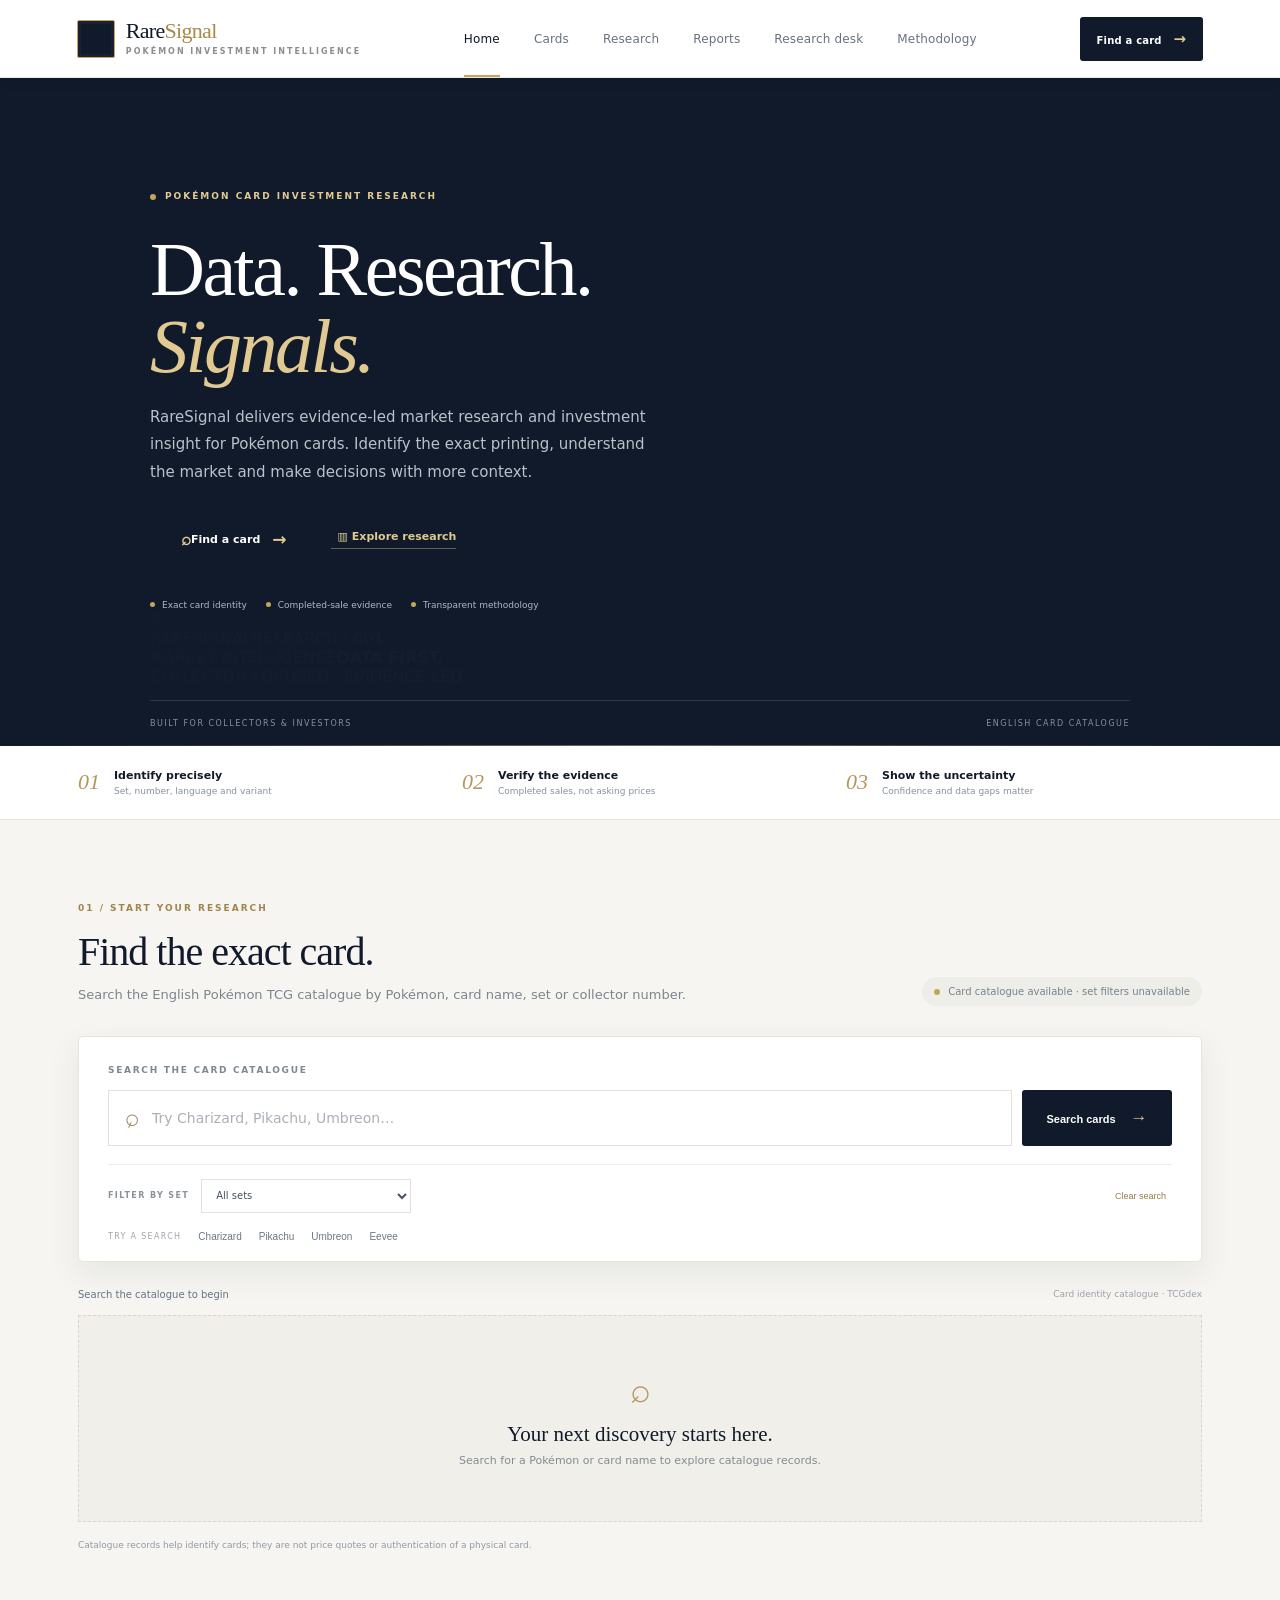
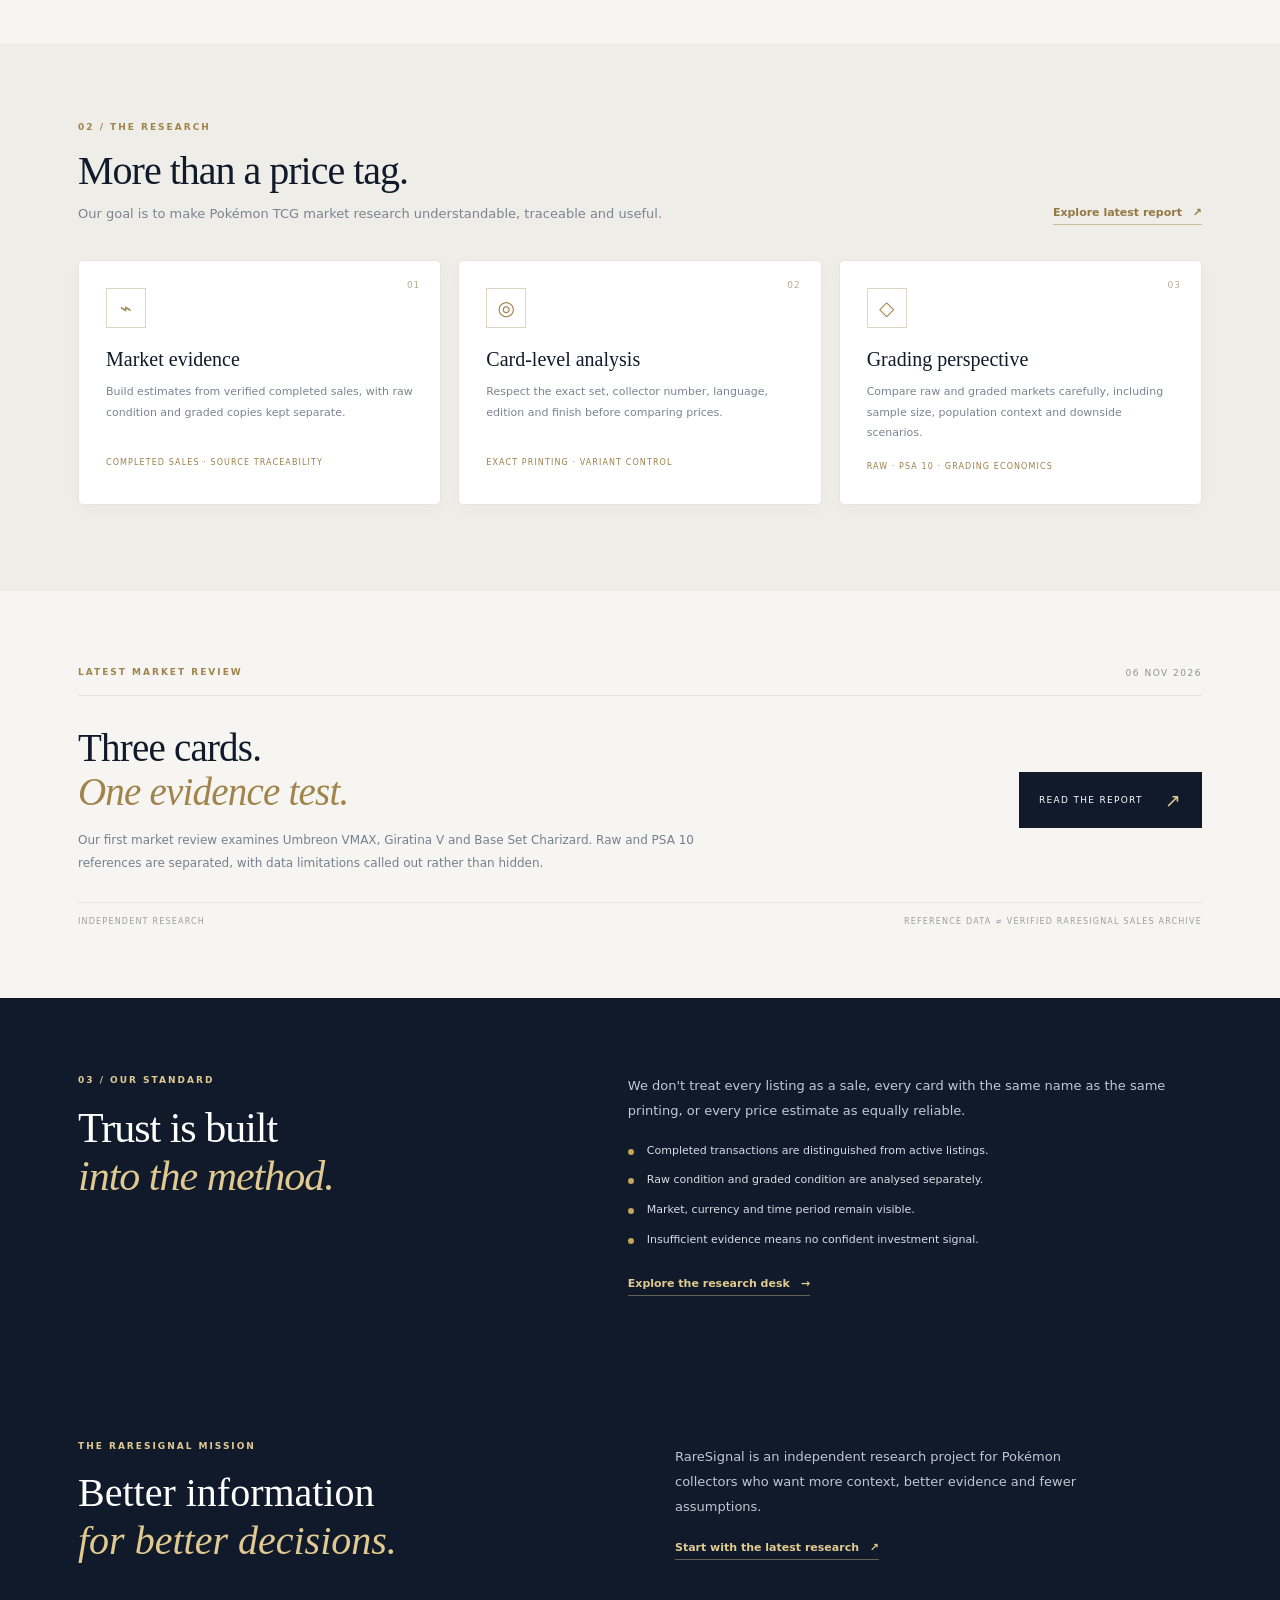
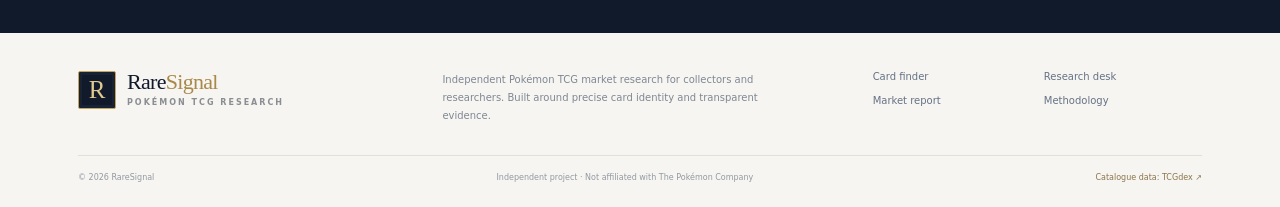
==== index.html @ 2089205b "Redesign RareSignal homepage hero and navigation" ====
<!doctype html>
<html lang="en">
<head>
  <meta charset="utf-8">
  <meta name="viewport" content="width=device-width, initial-scale=1">
  <meta name="theme-color" content="#101a2a">
  <meta name="description" content="RareSignal is an independent Pokémon TCG research project. Identify exact card printings, explore market evidence and read transparent investment research.">
  <meta property="og:type" content="website">
  <meta property="og:title" content="RareSignal — Pokémon TCG Research & Market Intelligence">
  <meta property="og:description" content="Exact card identities. Completed-sale evidence. Independent Pokémon TCG research.">
  <meta property="og:url" content="https://kresimir1312-prog.github.io/RareSignal/">
  <meta name="twitter:card" content="summary">
  <title>RareSignal — Pokémon TCG Research & Market Intelligence</title>
  <link rel="preconnect" href="https://api.tcgdex.net">
  <link rel="preconnect" href="https://assets.tcgdex.net">
  <link rel="stylesheet" href="./styles.css">
  <script src="./app.js" defer></script>
</head>
<body>
  <header class="site-header">
    <a class="brand" href="#home" aria-label="RareSignal home">
      <span class="brand-mark"><span></span><span></span><span></span></span>
      <span class="brand-name">Rare<span>Signal</span><small>POKÉMON INVESTMENT INTELLIGENCE</small></span>
    </a>
    <nav class="main-nav" aria-label="Main navigation">
      <a href="#home" class="active">Home</a>
      <a href="#finder">Cards</a>
      <a href="#research">Research</a>
      <a href="./reports/2026-11-06-market-review.html">Reports</a>
      <a href="./prototype.html">Research desk</a>
      <a href="#methodology">Methodology</a>
    </nav>
    <div class="header-actions">
      <a class="header-cta" href="#finder">Find a card <span aria-hidden="true">→</span></a>
    </div>
  </header>

  <main id="home">
    <section class="hero">
      <div class="hero-ambient" aria-hidden="true"><div class="hero-orb"></div><div class="hero-ring ring-a"></div><div class="hero-ring ring-b"></div><div class="hero-spark spark-a"></div><div class="hero-spark spark-b"></div><div class="hero-spark spark-c"></div></div>
      <div class="hero-content">
        <div class="eyebrow"><span class="eyebrow-dot"></span> POKÉMON CARD INVESTMENT RESEARCH</div>
        <h1>Data. Research.<br><em>Signals.</em></h1>
        <p class="hero-copy">RareSignal delivers evidence-led market research and investment insight for Pokémon cards. Identify the exact printing, understand the market and make decisions with more context.</p>
        <div class="hero-actions">
          <a class="gold-button" href="#finder"><span class="button-search" aria-hidden="true">⌕</span> Find a card <span aria-hidden="true">→</span></a>
          <a class="hero-secondary" href="#research"><span class="mini-chart" aria-hidden="true">▥</span> Explore research</a>
        </div>
        <div class="hero-proof"><span><i></i> Exact card identity</span><span><i></i> Completed-sale evidence</span><span><i></i> Transparent methodology</span></div>
      </div>
      <div class="hero-visual" aria-hidden="true">
        <div class="visual-grid"></div><div class="visual-halo"></div><div class="visual-card card-back"><div class="card-orbit"></div><div class="card-core">R</div><div class="card-lines"></div></div>
        <div class="visual-card card-front"><div class="card-topline"><span>RARESIGNAL</span><span>RESEARCH / 001</span></div><div class="chart-bars"><i></i><i></i><i></i><i></i><i></i><i></i><i></i></div><div class="card-bottomline"><span>MARKET INTELLIGENCE</span><b>DATA FIRST.</b></div></div>
        <div class="visual-caption"><span class="caption-dot"></span> COLLECTOR-FOCUSED · EVIDENCE-LED</div>
      </div>
      <div class="hero-footer"><span>BUILT FOR COLLECTORS & INVESTORS</span><span>ENGLISH CARD CATALOGUE</span></div>
    </section>

    <section class="trust-band" aria-label="RareSignal principles">
      <div><span class="trust-number">01</span><span><b>Identify precisely</b><small>Set, number, language and variant</small></span></div>
      <div><span class="trust-number">02</span><span><b>Verify the evidence</b><small>Completed sales, not asking prices</small></span></div>
      <div><span class="trust-number">03</span><span><b>Show the uncertainty</b><small>Confidence and data gaps matter</small></span></div>
    </section>

    <section class="finder-section section-wrap" id="finder">
      <div class="section-heading">
        <div>
          <div class="eyebrow muted">01 / START YOUR RESEARCH</div>
          <h2>Find the exact card.</h2>
          <p>Search the English Pokémon TCG catalogue by Pokémon, card name, set or collector number.</p>
        </div>
        <div class="catalogue-status"><span class="status-dot"></span><span id="catalogue-status">Catalogue ready to load</span></div>
      </div>

      <div class="search-panel">
        <label class="search-label" for="card-search">SEARCH THE CARD CATALOGUE</label>
        <div class="search-row">
          <div class="search-input-wrap"><span class="search-icon" aria-hidden="true">⌕</span><input id="card-search" type="search" placeholder="Try Charizard, Pikachu, Umbreon…" autocomplete="off"></div>
          <button id="search-button" class="gold-button" type="button">Search cards <span aria-hidden="true">→</span></button>
        </div>
        <div class="filter-row">
          <label for="set-filter">FILTER BY SET <select id="set-filter"><option value="">All sets</option></select></label>
          <button id="clear-filters" class="clear-filters" type="button">Clear search</button>
        </div>
        <div class="search-hints"><span>TRY A SEARCH</span><button data-query="Charizard">Charizard</button><button data-query="Pikachu">Pikachu</button><button data-query="Umbreon">Umbreon</button><button data-query="Eevee">Eevee</button></div>
      </div>

      <div class="results-toolbar"><span id="results-count">Search the catalogue to begin</span><span class="results-note">Card identity catalogue · TCGdex</span></div>
      <div id="results" class="results-grid" aria-live="polite">
        <div class="empty-state"><div class="empty-symbol">⌕</div><h3>Your next discovery starts here.</h3><p>Search for a Pokémon or card name to explore catalogue records.</p></div>
      </div>
      <div id="load-more-wrap" class="load-more-wrap" hidden><button id="load-more" class="outline-button" type="button">Load more results</button></div>
      <p class="finder-disclaimer">Catalogue records help identify cards; they are not price quotes or authentication of a physical card.</p>
    </section>

    <section class="research-section" id="research">
      <div class="section-wrap">
        <div class="section-heading">
          <div><div class="eyebrow muted">02 / THE RESEARCH</div><h2>More than a price tag.</h2><p>Our goal is to make Pokémon TCG market research understandable, traceable and useful.</p></div>
          <a class="section-link" href="./reports/2026-11-06-market-review.html">Explore latest report <span aria-hidden="true">↗</span></a>
        </div>
        <div class="research-cards">
          <article class="research-card"><span class="card-index">01</span><div class="research-icon">⌁</div><h3>Market evidence</h3><p>Build estimates from verified completed sales, with raw condition and graded copies kept separate.</p><span class="card-foot">COMPLETED SALES · SOURCE TRACEABILITY</span></article>
          <article class="research-card"><span class="card-index">02</span><div class="research-icon">◎</div><h3>Card-level analysis</h3><p>Respect the exact set, collector number, language, edition and finish before comparing prices.</p><span class="card-foot">EXACT PRINTING · VARIANT CONTROL</span></article>
          <article class="research-card"><span class="card-index">03</span><div class="research-icon">◇</div><h3>Grading perspective</h3><p>Compare raw and graded markets carefully, including sample size, population context and downside scenarios.</p><span class="card-foot">RAW · PSA 10 · GRADING ECONOMICS</span></article>
        </div>
      </div>
    </section>

    <section class="latest-report section-wrap" id="latest-report">
      <div class="report-kicker"><span class="eyebrow muted">LATEST MARKET REVIEW</span><span class="report-date">06 NOV 2026</span></div>
      <div class="report-content">
        <div><h2>Three cards.<br><em>One evidence test.</em></h2><p>Our first market review examines Umbreon VMAX, Giratina V and Base Set Charizard. Raw and PSA 10 references are separated, with data limitations called out rather than hidden.</p></div>
        <a class="report-link" href="./reports/2026-11-06-market-review.html"><span>READ THE REPORT</span><b aria-hidden="true">↗</b></a>
      </div>
      <div class="report-foot"><span>INDEPENDENT RESEARCH</span><span>REFERENCE DATA ≠ VERIFIED RARESIGNAL SALES ARCHIVE</span></div>
    </section>

    <section class="method-section" id="methodology">
      <div class="section-wrap method-inner">
        <div><div class="eyebrow">03 / OUR STANDARD</div><h2>Trust is built<br><em>into the method.</em></h2></div>
        <div class="method-copy">
          <p>We don't treat every listing as a sale, every card with the same name as the same printing, or every price estimate as equally reliable.</p>
          <ul><li>Completed transactions are distinguished from active listings.</li><li>Raw condition and graded condition are analysed separately.</li><li>Market, currency and time period remain visible.</li><li>Insufficient evidence means no confident investment signal.</li></ul>
          <a href="./prototype.html" class="method-link">Explore the research desk <span aria-hidden="true">→</span></a>
        </div>
      </div>
    </section>

    <section class="newsletter-section">
      <div class="section-wrap newsletter-inner">
        <div><div class="eyebrow">THE RARESIGNAL MISSION</div><h2>Better information<br><em>for better decisions.</em></h2></div>
        <div><p>RareSignal is an independent research project for Pokémon collectors who want more context, better evidence and fewer assumptions.</p><a class="newsletter-cta" href="./reports/2026-11-06-market-review.html">Start with the latest research <span aria-hidden="true">↗</span></a></div>
      </div>
    </section>
  </main>

  <footer class="site-footer section-wrap" id="about">
    <div class="footer-main">
      <a class="brand" href="#home"><span class="brand-mark">R</span><span class="brand-name">Rare<span>Signal</span><small>POKÉMON TCG RESEARCH</small></span></a>
      <p>Independent Pokémon TCG market research for collectors and researchers. Built around precise card identity and transparent evidence.</p>
      <div class="footer-nav"><a href="#finder">Card finder</a><a href="./prototype.html">Research desk</a><a href="./reports/2026-11-06-market-review.html">Market report</a><a href="#methodology">Methodology</a></div>
    </div>
    <div class="footer-bottom"><span>© <span id="year"></span> RareSignal</span><span>Independent project · Not affiliated with The Pokémon Company</span><a href="https://www.tcgdex.net/" target="_blank" rel="noopener noreferrer">Catalogue data: TCGdex ↗</a></div>
  </footer>

  <dialog id="card-dialog" class="card-dialog">
    <button class="dialog-close" id="dialog-close" aria-label="Close card details">×</button>
    <div id="dialog-content"></div>
  </dialog>
</body>
</html>
---- styles.css ----
:root{--navy:#101a2a;--navy-2:#17263a;--ink:#172234;--muted:#758092;--gold:#c5a45b;--gold-light:#e1ca91;--paper:#f6f5f1;--line:#e7e4dc;--white:#fff;--green:#668c72}*{box-sizing:border-box}html{scroll-behavior:smooth}body{margin:0;background:var(--paper);color:var(--ink);font-family:Inter,ui-sans-serif,system-ui,-apple-system,BlinkMacSystemFont,"Segoe UI",sans-serif;-webkit-font-smoothing:antialiased}a{color:inherit;text-decoration:none}.site-header{height:82px;padding:0 clamp(22px,6vw,92px);display:flex;align-items:center;justify-content:space-between;background:#fff;border-bottom:1px solid #ece9e1;position:sticky;top:0;z-index:10}.brand{display:flex;align-items:center;gap:11px}.brand-mark{width:38px;height:38px;display:grid;place-items:center;background:var(--navy);color:var(--gold-light);font-family:Georgia,serif;font-size:25px;border:1px solid var(--gold);border-radius:2px}.brand-name{font-family:Georgia,serif;font-size:22px;letter-spacing:-.7px;color:var(--navy);line-height:1}.brand-name>span{color:#a88949}.brand-name small{display:block;font:600 8px/1.5 Inter,system-ui,sans-serif;letter-spacing:2.8px;color:#8a8d91;margin-top:4px}.main-nav{display:flex;gap:34px;height:100%;align-items:center}.main-nav a{font-size:12px;color:#677181;letter-spacing:.15px;height:100%;display:flex;align-items:center;position:relative}.main-nav a.active,.main-nav a:hover{color:var(--navy)}.main-nav a.active:after{content:"";height:2px;background:var(--gold);position:absolute;bottom:0;left:0;right:0}.header-actions{display:flex;align-items:center;gap:22px}.language-pill{font-size:10px;letter-spacing:1px;border:1px solid var(--line);padding:9px 11px;color:#586273}.language-pill span{margin-left:8px}.header-link{font-size:11px;color:var(--navy);font-weight:650}.header-link span{color:#a88949;margin-left:4px}.hero{min-height:510px;background:var(--navy);color:white;padding:100px clamp(22px,10vw,150px) 60px;position:relative;overflow:hidden}.hero:before{content:"";position:absolute;inset:0;background:linear-gradient(110deg,rgba(16,26,42,1) 0%,rgba(16,26,42,.97) 47%,rgba(16,26,42,.55) 100%);z-index:1}.hero-glow{position:absolute;width:520px;height:520px;border-radius:50%;right:8%;top:-70px;background:radial-gradient(circle,rgba(197,164,91,.16),rgba(197,164,91,0) 68%)}.hero-content{position:relative;z-index:2;max-width:650px}.eyebrow{font-size:9px;letter-spacing:2px;font-weight:700;color:var(--gold-light);display:flex;align-items:center;gap:9px}.eyebrow-dot,.status-dot{width:6px;height:6px;border-radius:50%;background:var(--gold);display:inline-block}.hero h1{font:400 clamp(44px,6vw,70px)/1.04 Georgia,serif;letter-spacing:-2.5px;margin:28px 0 18px}.hero h1 em,.market-inner h2 em,.newsletter-inner h2 em{font-weight:400;color:var(--gold-light)}.hero-copy{max-width:485px;color:#b9c1cb;font-size:14px;line-height:1.8}.text-link{display:inline-flex;gap:18px;align-items:center;margin-top:24px;color:var(--gold-light);font-size:11px;font-weight:650}.text-link span{font-size:17px}.hero-aside{position:absolute;right:12%;top:90px;width:330px;height:310px;z-index:1;opacity:.9}.orbit{position:absolute;border:1px solid rgba(197,164,91,.22);border-radius:50%;transform:rotate(-25deg)}.orbit-one{width:300px;height:180px;left:10px;top:55px}.orbit-two{width:230px;height:300px;left:45px;top:-5px;transform:rotate(55deg)}.signal-core{position:absolute;left:126px;top:103px;width:78px;height:78px;border:1px solid var(--gold);border-radius:50%;display:grid;place-items:center;box-shadow:0 0 55px rgba(197,164,91,.17)}.signal-core span{font:42px Georgia,serif;color:var(--gold-light)}.signal-label{position:absolute;left:104px;top:218px;text-align:center;font-size:8px;line-height:1.8;letter-spacing:2px;color:#aab1ba}.hero-footer{position:absolute;bottom:0;left:clamp(22px,10vw,150px);right:clamp(22px,10vw,150px);z-index:2;border-top:1px solid rgba(255,255,255,.13);padding:18px 0;display:flex;justify-content:space-between;color:#8490a0;font-size:8px;letter-spacing:1.8px}.section-wrap{max-width:1180px;margin:0 auto;padding-left:28px;padding-right:28px}.finder-section{padding-top:86px;padding-bottom:94px}.section-heading{display:flex;justify-content:space-between;align-items:flex-end;gap:20px}.eyebrow.muted{color:#a1844b}.section-heading h2,.research-section h2{font:400 36px Georgia,serif;letter-spacing:-.8px;margin:13px 0 9px;color:var(--navy)}.section-heading p{font-size:12px;color:#7b8491;margin:0;line-height:1.7}.catalogue-status{font-size:10px;color:#77818e;display:flex;align-items:center;gap:8px;padding-bottom:5px}.status-dot{background:#c3a35d}.search-panel{margin-top:34px;background:#fff;border:1px solid var(--line);padding:25px 27px 18px;box-shadow:0 8px 28px rgba(27,38,53,.035)}.search-label{display:block;font-size:8px;font-weight:700;letter-spacing:1.7px;color:#7e8792;margin-bottom:12px}.search-row{display:flex;gap:10px}.search-input-wrap{height:52px;border:1px solid #e2e0d9;display:flex;align-items:center;flex:1;padding:0 15px}.search-icon{font-size:25px;color:#9d895d;margin-right:11px;transform:rotate(-20deg)}.search-input-wrap input{border:0;outline:0;width:100%;font:13px Inter,system-ui,sans-serif;color:var(--ink);background:transparent}.search-input-wrap input::placeholder{color:#aab0b8}.gold-button{border:0;background:var(--navy);color:#fff;padding:0 22px;font-size:11px;font-weight:650;cursor:pointer;min-width:150px}.gold-button span{color:var(--gold-light);font-size:17px;margin-left:12px}.gold-button:hover{background:#233651}.filter-row{display:flex;align-items:center;justify-content:space-between;gap:14px;margin-top:17px;padding-top:14px;border-top:1px solid #f0eee8}.filter-row label{display:flex;align-items:center;gap:12px;font-size:8px;font-weight:700;letter-spacing:1.4px;color:#8b929b}.filter-row select{min-width:210px;max-width:100%;height:34px;border:1px solid #e2e0d9;background:#fff;padding:0 10px;color:#465264;font:10px Inter,system-ui,sans-serif;letter-spacing:0}.clear-filters{border:0;background:transparent;color:#927b4d;font-size:9px;cursor:pointer}.search-hints{display:flex;align-items:center;gap:17px;padding-top:16px}.search-hints>span{font-size:8px;letter-spacing:1.3px;color:#a0a5ac}.search-hints button{border:0;background:transparent;padding:0;color:#6c7786;font-size:10px;cursor:pointer}.search-hints button:hover{color:#a1844b}.results-toolbar{display:flex;justify-content:space-between;align-items:center;margin:27px 0 15px;color:#677282;font-size:10px}.results-note{color:#9ba1a8;font-size:9px}.results-grid{display:grid;grid-template-columns:repeat(4,minmax(0,1fr));gap:15px}.empty-state{grid-column:1/-1;text-align:center;padding:54px 20px;background:#f0efe9;border:1px dashed #d9d5ca}.empty-symbol{font-size:35px;color:#b59a61}.empty-state h3{font:400 21px Georgia,serif;color:var(--navy);margin:12px 0 7px}.empty-state p{font-size:11px;color:#828b97;margin:0}.card-result{background:#fff;border:1px solid var(--line);padding:13px;cursor:pointer;transition:transform .18s,box-shadow .18s}.card-result:hover{transform:translateY(-3px);box-shadow:0 10px 25px rgba(20,31,48,.09)}.card-art{height:190px;background:linear-gradient(145deg,#f3f1eb,#e7e5dd);display:grid;place-items:center;overflow:hidden}.card-art img{max-width:100%;max-height:100%;object-fit:contain}.card-art .art-placeholder{font:30px Georgia,serif;color:#c3a45e}.card-result h3{font:400 16px Georgia,serif;margin:12px 0 5px;color:var(--navy)}.card-meta{font-size:9px;color:#8a929d;line-height:1.6}.card-number{font-size:9px;color:#9a804a;letter-spacing:.6px;margin-top:8px}.load-more-wrap{text-align:center;margin-top:25px}.outline-button{border:1px solid #c9c4b8;background:transparent;padding:12px 22px;font-size:10px;color:var(--navy);cursor:pointer}.market-strip{background:#eae8e0;padding:72px 0}.market-inner{display:grid;grid-template-columns:1fr 1fr;gap:70px;align-items:center}.market-inner h2{font:400 37px/1.2 Georgia,serif;color:var(--navy);margin:14px 0 0}.market-inner h2 em{color:#a1844b}.market-copy p{font-size:12px;line-height:1.9;color:#697484;max-width:480px;margin:0 0 20px}.coming-soon{font-size:8px;letter-spacing:1.3px;color:#8d805f;display:inline-flex;align-items:center;gap:8px;white-space:nowrap}.coming-soon i{width:6px;height:6px;border-radius:50%;background:#b79a5c;display:inline-block}.research-section{padding-top:82px;padding-bottom:92px}.research-cards{display:grid;grid-template-columns:repeat(3,1fr);gap:15px;margin-top:33px}.research-card{background:#fff;border:1px solid var(--line);padding:25px;min-height:220px;position:relative}.card-index{position:absolute;right:20px;top:19px;font-size:9px;color:#b4aa92;letter-spacing:1px}.research-icon{width:35px;height:35px;border:1px solid #ded5c0;color:#a1844b;display:grid;place-items:center;font-size:18px}.research-card h3{font:400 18px Georgia,serif;color:var(--navy);margin:20px 0 8px}.research-card p{font-size:10px;line-height:1.8;color:#7a8491;min-height:37px}.card-foot{font-size:8px;letter-spacing:1.1px;color:#9a804a;display:block;margin-top:18px}.newsletter-section{background:var(--navy);color:#fff;padding:65px 0}.newsletter-inner{display:grid;grid-template-columns:1fr 1fr;gap:70px;align-items:center}.newsletter-inner h2{font:400 36px/1.2 Georgia,serif;margin:15px 0 0}.newsletter-inner p{font-size:12px;color:#c0c7d0;line-height:1.8;margin:0 0 14px;max-width:420px}.newsletter-note{font-size:9px;color:#9fa9b7;line-height:1.6;display:block}.site-footer{padding-top:35px;padding-bottom:24px;display:grid;grid-template-columns:1fr 1fr;gap:20px}.site-footer>p{font-size:10px;color:#7e8793;line-height:1.7;margin:0}.footer-bottom{grid-column:1/-1;border-top:1px solid #e2dfd7;margin-top:20px;padding-top:17px;display:flex;justify-content:space-between;gap:15px;font-size:8px;color:#9299a1}.footer-bottom a{color:#8a754a}.card-dialog{border:0;padding:0;max-width:620px;width:calc(100% - 30px);box-shadow:0 20px 80px rgba(0,0,0,.25)}.card-dialog::backdrop{background:rgba(10,18,30,.72);backdrop-filter:blur(3px)}.dialog-close{position:absolute;right:12px;top:8px;border:0;background:#fff;font-size:27px;cursor:pointer;color:#536070}.dialog-layout{display:grid;grid-template-columns:42% 1fr;min-height:360px}.dialog-art{background:#efeee8;display:grid;place-items:center;padding:22px}.dialog-art img{max-width:100%;max-height:330px;object-fit:contain}.dialog-info{padding:45px 28px 25px}.dialog-info h2{font:400 28px Georgia,serif;color:var(--navy);margin:8px 0}.dialog-info p{font-size:11px;line-height:1.8;color:#7a8491}.detail-label{font-size:8px;letter-spacing:1.4px;color:#a1844b;font-weight:700}.detail-list{border-top:1px solid var(--line);margin-top:20px;padding-top:13px}.detail-row{display:flex;justify-content:space-between;gap:15px;padding:7px 0;font-size:10px}.detail-row span:first-child{color:#858e99}.detail-row span:last-child{text-align:right;color:#253348}.source-note{font-size:8px;color:#9299a1;margin-top:20px}@media(max-width:850px){.main-nav{gap:17px}.hero-aside{right:0;opacity:.45}.results-grid{grid-template-columns:repeat(3,minmax(0,1fr))}.hero{padding-top:85px}}@media(max-width:620px){.site-header{height:68px;padding:0 18px}.main-nav{display:none}.header-actions{gap:12px}.header-link{font-size:10px}.brand-mark{width:34px;height:34px}.brand-name{font-size:20px}.hero{min-height:470px;padding:82px 24px 70px}.hero-aside{right:-105px;top:130px;transform:scale(.8);opacity:.24}.hero h1{font-size:48px}.hero-footer{left:24px;right:24px;font-size:7px}.section-wrap{padding-left:19px;padding-right:19px}.finder-section{padding-top:60px;padding-bottom:65px}.section-heading{display:block}.catalogue-status{margin-top:18px}.section-heading h2,.research-section h2{font-size:31px}.search-panel{padding:19px 15px 15px}.search-row{display:block}.search-input-wrap{height:49px}.gold-button{height:47px;width:100%;margin-top:9px}.filter-row{align-items:flex-start;flex-direction:column}.filter-row select{min-width:0;width:100%}.search-hints{gap:12px;flex-wrap:wrap}.search-hints>span{width:100%}.results-toolbar{align-items:flex-start;gap:10px}.results-grid{grid-template-columns:repeat(2,minmax(0,1fr));gap:10px}.card-art{height:155px}.market-strip{padding:55px 0}.market-inner,.newsletter-inner{grid-template-columns:1fr;gap:24px}.market-inner h2,.newsletter-inner h2{font-size:32px}.research-section{padding-top:60px;padding-bottom:65px}.research-cards{grid-template-columns:1fr}.research-card{min-height:190px}.newsletter-section{padding:52px 0}.site-footer{grid-template-columns:1fr;gap:14px}.footer-bottom{grid-column:1;flex-direction:column;line-height:1.6}.dialog-layout{grid-template-columns:1fr}.dialog-art{min-height:230px}.dialog-art img{max-height:240px}.dialog-info{padding:28px 22px}.dialog-close{z-index:2}}

/* Visual refinement: clearer hierarchy, calmer surfaces and responsive controls */
:root{--shadow-soft:0 12px 34px rgba(16,26,42,.07);--radius-card:5px}
.site-header{box-shadow:0 3px 16px rgba(16,26,42,.035);backdrop-filter:saturate(1.15)}
.main-nav a,.header-link,.text-link,.search-hints button,.clear-filters,.outline-button,.gold-button{transition:color .18s ease,background .18s ease,border-color .18s ease,transform .18s ease}
.brand-mark{box-shadow:inset 0 0 0 3px rgba(255,255,255,.035)}
.hero{isolation:isolate}
.hero:after{content:"";position:absolute;inset:auto 0 0;height:1px;background:linear-gradient(90deg,transparent,rgba(225,202,145,.45),transparent);z-index:2}
.search-panel{border-radius:var(--radius-card);box-shadow:var(--shadow-soft)}
.search-input-wrap:focus-within{border-color:#b99b5b;box-shadow:0 0 0 3px rgba(197,164,91,.12)}
.gold-button{border-radius:3px}
.gold-button:hover,.outline-button:hover{transform:translateY(-1px)}
.card-result,.research-card{border-radius:var(--radius-card)}
.card-result{box-shadow:0 2px 8px rgba(16,26,42,.025)}
.card-result:hover{border-color:#d3c39f}
.card-art{border-radius:2px}
.research-card{transition:transform .2s ease,box-shadow .2s ease,border-color .2s ease}
.research-card:hover{transform:translateY(-3px);box-shadow:var(--shadow-soft);border-color:#d9cba9}
.market-strip{border-top:1px solid #e3e0d7;border-bottom:1px solid #e3e0d7}
.card-dialog{border-radius:5px;overflow:hidden}
.dialog-close{width:36px;height:36px;border-radius:50%;box-shadow:0 2px 10px rgba(0,0,0,.08)}
.search-label,.eyebrow,.coming-soon{line-height:1.5}
@media(min-width:1200px){.hero{padding-left:max(10vw,150px)}.hero-footer{left:max(10vw,150px);right:max(10vw,150px)}}
@media(max-width:850px){.site-header{padding-left:22px;padding-right:22px}.header-actions{gap:14px}.main-nav{gap:15px}.hero-aside{right:-40px}.market-inner,.newsletter-inner{gap:38px}}
@media(max-width:620px){.site-header{gap:10px}.header-actions{gap:10px}.language-pill{display:none}.header-link{font-size:9px}.hero h1{letter-spacing:-1.8px}.hero-copy{font-size:13px}.hero-footer{letter-spacing:1px}.results-toolbar{flex-wrap:wrap}.results-note{width:100%}.card-result{padding:9px}.card-result h3{font-size:14px}.card-art{height:145px}.research-card{padding:22px}.dialog-layout{max-height:85vh;overflow:auto}}
@media(prefers-reduced-motion:reduce){html{scroll-behavior:auto}*,*:before,*:after{transition-duration:.01ms!important;animation-duration:.01ms!important;animation-iteration-count:1!important}}

/* RareSignal homepage v2 — sharper positioning, clearer calls to action */
:root{--gold-deep:#a88949;--surface:#fff;--ink-soft:#657184}
.site-header{height:78px;padding:0 clamp(20px,6vw,88px)}
.brand-name small{letter-spacing:2px}
.header-actions{gap:20px}
.header-cta{background:var(--navy);color:#fff;padding:13px 17px;font-size:10px;font-weight:700;letter-spacing:.2px;border-radius:3px}
.header-cta span{color:var(--gold-light);padding-left:8px;font-size:15px}
.header-cta:hover{background:#263a55}
.hero{min-height:570px;padding-top:112px}
.hero:before{background:linear-gradient(105deg,#101a2a 0%,rgba(16,26,42,.98) 48%,rgba(16,26,42,.68) 100%)}
.hero h1{font-size:clamp(48px,6.2vw,76px);line-height:1.02;margin-top:27px}
.hero-copy{font-size:15px;max-width:520px;line-height:1.85}
.hero-actions{display:flex;align-items:center;gap:25px;flex-wrap:wrap;margin-top:28px}
.hero-actions .gold-button{display:inline-flex;align-items:center;justify-content:center;min-height:49px;padding:0 19px;min-width:0}
.hero-secondary,.section-link,.method-link,.newsletter-cta{font-size:11px;font-weight:650;color:var(--gold-light);border-bottom:1px solid rgba(225,202,145,.4);padding-bottom:5px}
.hero-secondary span,.section-link span,.method-link span,.newsletter-cta span{padding-left:7px}
.hero-proof{display:flex;gap:19px;flex-wrap:wrap;margin-top:36px;color:#aeb8c5;font-size:9px}
.hero-proof span{display:flex;align-items:center;gap:7px}
.hero-proof i{width:5px;height:5px;border-radius:50%;background:var(--gold);display:inline-block}
.hero-aside{right:10%;transform:scale(1.08)}
.hero-footer{letter-spacing:1.5px}
.trust-band{background:#fff;border-bottom:1px solid var(--line);display:grid;grid-template-columns:repeat(3,1fr);padding:23px max(28px,calc((100% - 1124px)/2));gap:28px}
.trust-band>div{display:flex;align-items:center;gap:14px}
.trust-number{font:italic 22px Georgia,serif;color:#b4975d}
.trust-band b,.trust-band small{display:block}
.trust-band b{font:600 11px Inter,system-ui,sans-serif;color:var(--navy);margin-bottom:4px}
.trust-band small{font-size:9px;color:#87909c}
.finder-section{padding-top:82px;padding-bottom:84px}
.section-heading h2,.research-section h2{font-size:40px;letter-spacing:-1px}
.section-heading p{font-size:13px}
.catalogue-status{background:#eeeee8;border-radius:30px;padding:9px 12px}
.search-panel{margin-top:30px;padding:27px 29px 19px}
.search-label{font-size:9px}
.search-input-wrap{height:56px}
.search-input-wrap input{font-size:14px}
.search-row .gold-button{min-height:56px}
.filter-row{margin-top:18px}
.search-hints{padding-top:18px}
.results-grid{gap:17px}
.finder-disclaimer{font-size:9px;color:#9299a1;margin-top:18px}
.research-section{background:#eeede7;padding:78px 0 86px}
.research-section .section-heading{align-items:end}
.section-link{color:#947843;border-color:#cbbd9c;white-space:nowrap}
.research-cards{margin-top:35px;gap:17px}
.research-card{padding:27px;min-height:245px;box-shadow:0 4px 18px rgba(16,26,42,.025)}
.research-card h3{font-size:20px}
.research-card p{font-size:11px;line-height:1.85;min-height:58px}
.research-icon{width:40px;height:40px;font-size:20px}
.latest-report{padding-top:75px;padding-bottom:72px}
.report-kicker{display:flex;justify-content:space-between;align-items:center;border-bottom:1px solid var(--line);padding-bottom:15px}
.report-date{font-size:9px;letter-spacing:1.5px;color:#8b929b}
.report-content{display:flex;justify-content:space-between;align-items:center;gap:45px;padding:30px 0 28px}
.report-content h2{font:400 39px/1.14 Georgia,serif;color:var(--navy);margin:0 0 14px;letter-spacing:-.8px}
.report-content h2 em{color:#a1844b;font-weight:400}
.report-content p{font-size:12px;line-height:1.9;color:#748091;max-width:650px;margin:0}
.report-link{display:flex;align-items:center;gap:22px;padding:17px 20px;background:var(--navy);color:white;white-space:nowrap;font-size:9px;letter-spacing:1.3px}
.report-link b{font-size:19px;color:var(--gold-light);font-weight:400}
.report-link:hover{background:#263a55}
.report-foot{border-top:1px solid var(--line);padding-top:14px;display:flex;justify-content:space-between;gap:18px;color:#9a9fa6;font-size:8px;letter-spacing:1.2px}
.method-section{background:var(--navy);color:#fff;padding:76px 0}
.method-inner{display:grid;grid-template-columns:.9fr 1.1fr;gap:80px;align-items:start}
.method-inner h2{font:400 42px/1.14 Georgia,serif;margin:17px 0 0;letter-spacing:-1px}
.method-inner h2 em{color:var(--gold-light);font-weight:400}
.method-copy p{font-size:13px;line-height:1.9;color:#c1c9d3;margin:0 0 18px;max-width:570px}
.method-copy ul{padding:0;margin:0 0 24px;list-style:none;display:grid;gap:12px}
.method-copy li{font-size:11px;color:#d8dde4;line-height:1.6;padding-left:19px;position:relative}
.method-copy li:before{content:"";position:absolute;left:0;top:7px;width:6px;height:6px;border-radius:50%;background:var(--gold)}
.method-link{display:inline-block}
.newsletter-section{padding:68px 0}
.newsletter-inner{grid-template-columns:1fr 1fr}
.newsletter-inner h2{font-size:40px}
.newsletter-inner p{font-size:13px;line-height:1.9}
.newsletter-cta{display:inline-block;margin-top:7px}
.site-footer{display:block;padding-top:38px;padding-bottom:25px}
.footer-main{display:grid;grid-template-columns:1fr 1.2fr 1fr;gap:35px;align-items:start}
.footer-main>p{font-size:10px;color:#7e8793;line-height:1.8;margin:0;max-width:330px}
.footer-nav{display:grid;grid-template-columns:1fr 1fr;gap:13px}
.footer-nav a{font-size:10px;color:#657184}
.footer-nav a:hover,.footer-bottom a:hover{color:#a1844b}
.footer-bottom{margin-top:30px}
@media(max-width:850px){
 .hero-aside{right:-25px;opacity:.48}.trust-band{padding-left:28px;padding-right:28px;gap:16px}
 .method-inner{gap:38px}.footer-main{grid-template-columns:1fr 1fr}.footer-nav{grid-column:1/-1;grid-template-columns:repeat(4,1fr)}
}
@media(max-width:620px){
 .site-header{height:68px;padding:0 16px}.header-actions{gap:9px}.header-link{font-size:9px}.header-cta{padding:11px 12px;font-size:9px}
 .brand-name{font-size:19px}.brand-name small{font-size:7px;letter-spacing:1.5px}
 .hero{min-height:525px;padding:76px 22px 75px}.hero h1{font-size:clamp(43px,11vw,54px)}
 .hero-copy{font-size:13px}.hero-aside{right:-135px;top:150px;transform:scale(.78);opacity:.22}
 .hero-actions{align-items:flex-start;flex-direction:column;gap:17px}.hero-proof{gap:11px;flex-direction:column;margin-top:27px}
 .hero-footer{left:22px;right:22px;font-size:6px;letter-spacing:.8px}
 .trust-band{grid-template-columns:1fr;padding:20px 22px;gap:17px}.trust-number{width:25px}
 .finder-section{padding-top:58px;padding-bottom:62px}.section-heading h2,.research-section h2{font-size:33px}
 .catalogue-status{display:inline-flex;margin-top:15px}.search-panel{padding:18px 14px}
 .research-section{padding:58px 0 64px}.research-section .section-heading{display:block}.section-link{display:inline-block;margin-top:18px}
 .research-cards{grid-template-columns:1fr;gap:11px}.research-card{min-height:0;padding:22px}.research-card p{min-height:0}
 .latest-report{padding-top:55px;padding-bottom:55px}.report-content{display:block;padding:25px 0}
 .report-content h2{font-size:34px}.report-content p{font-size:11px}.report-link{display:inline-flex;margin-top:22px}
 .report-foot{font-size:7px;line-height:1.7;flex-direction:column}
 .method-section{padding:56px 0}.method-inner{grid-template-columns:1fr;gap:24px}.method-inner h2{font-size:36px}
 .newsletter-section{padding:54px 0}.newsletter-inner{grid-template-columns:1fr;gap:22px}.newsletter-inner h2{font-size:35px}
 .footer-main{grid-template-columns:1fr;gap:18px}.footer-nav{grid-column:auto;grid-template-columns:1fr 1fr}
 .footer-bottom{margin-top:23px}
}
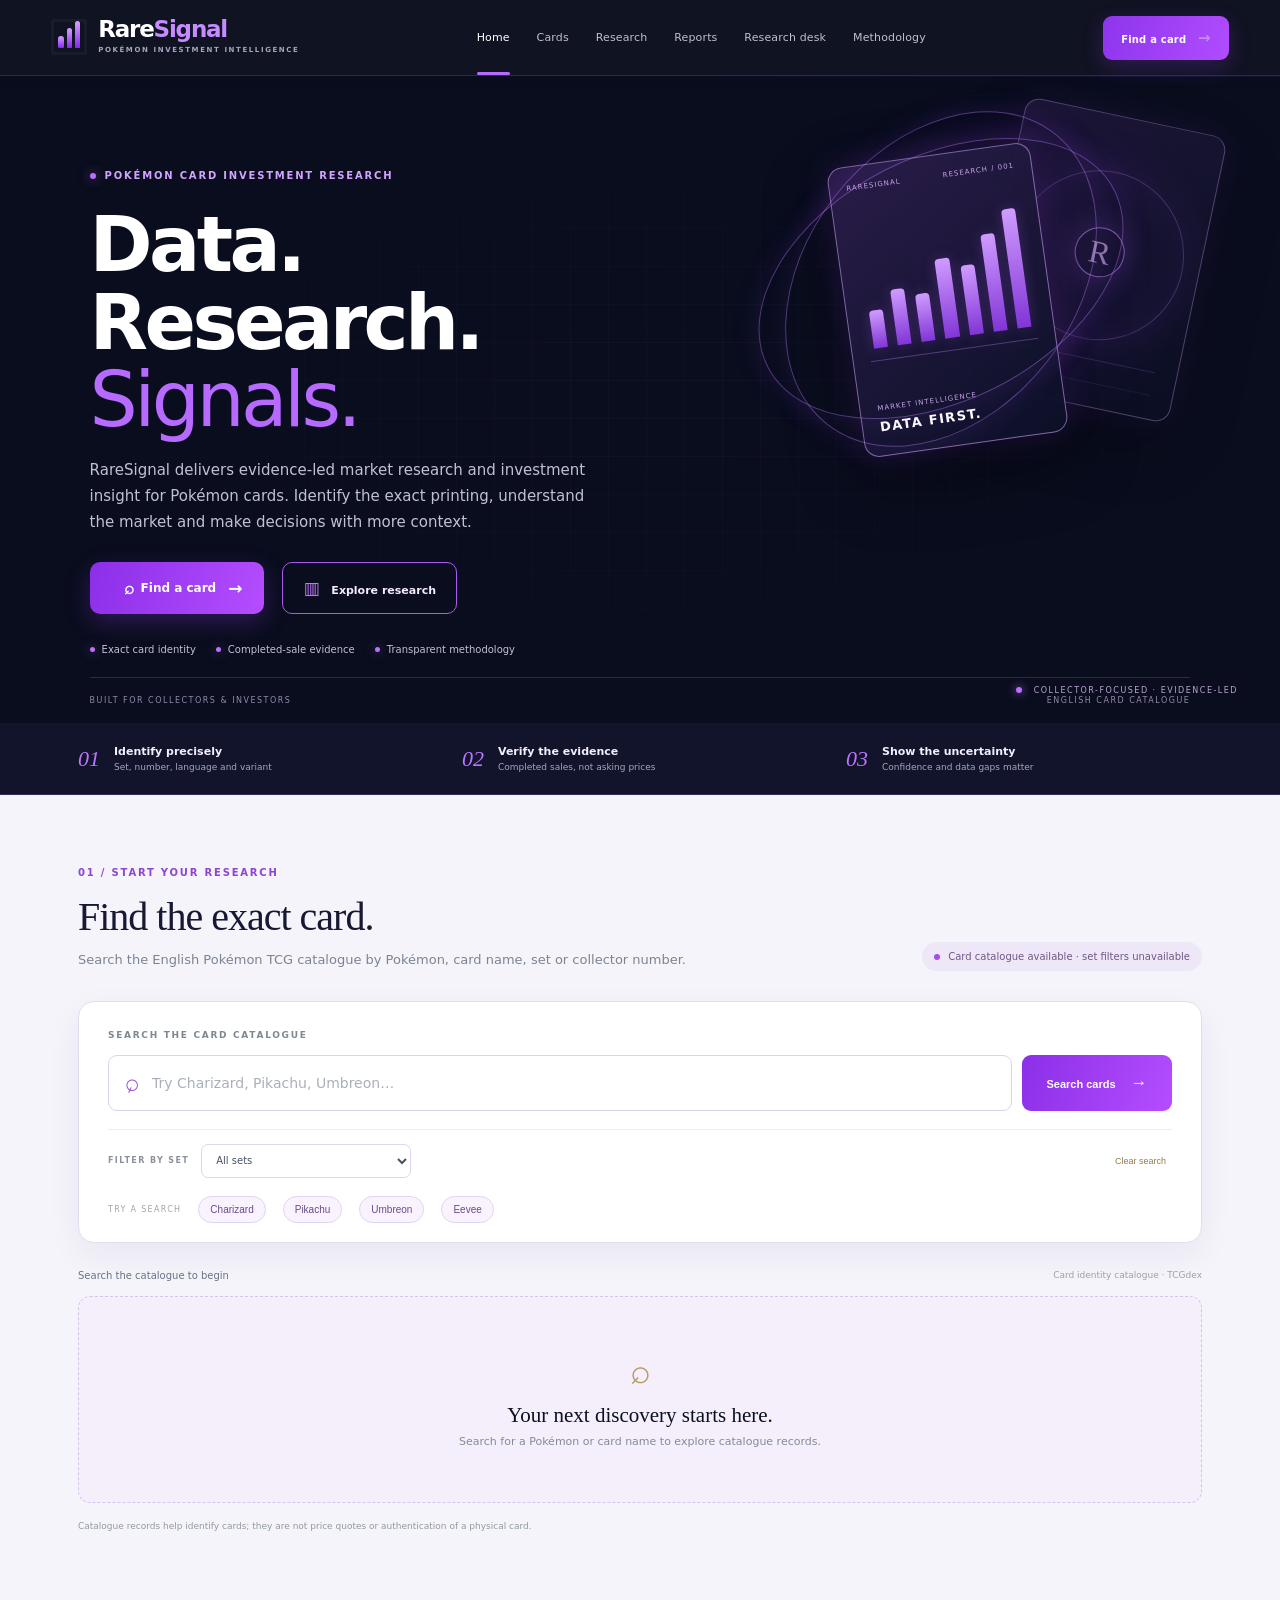
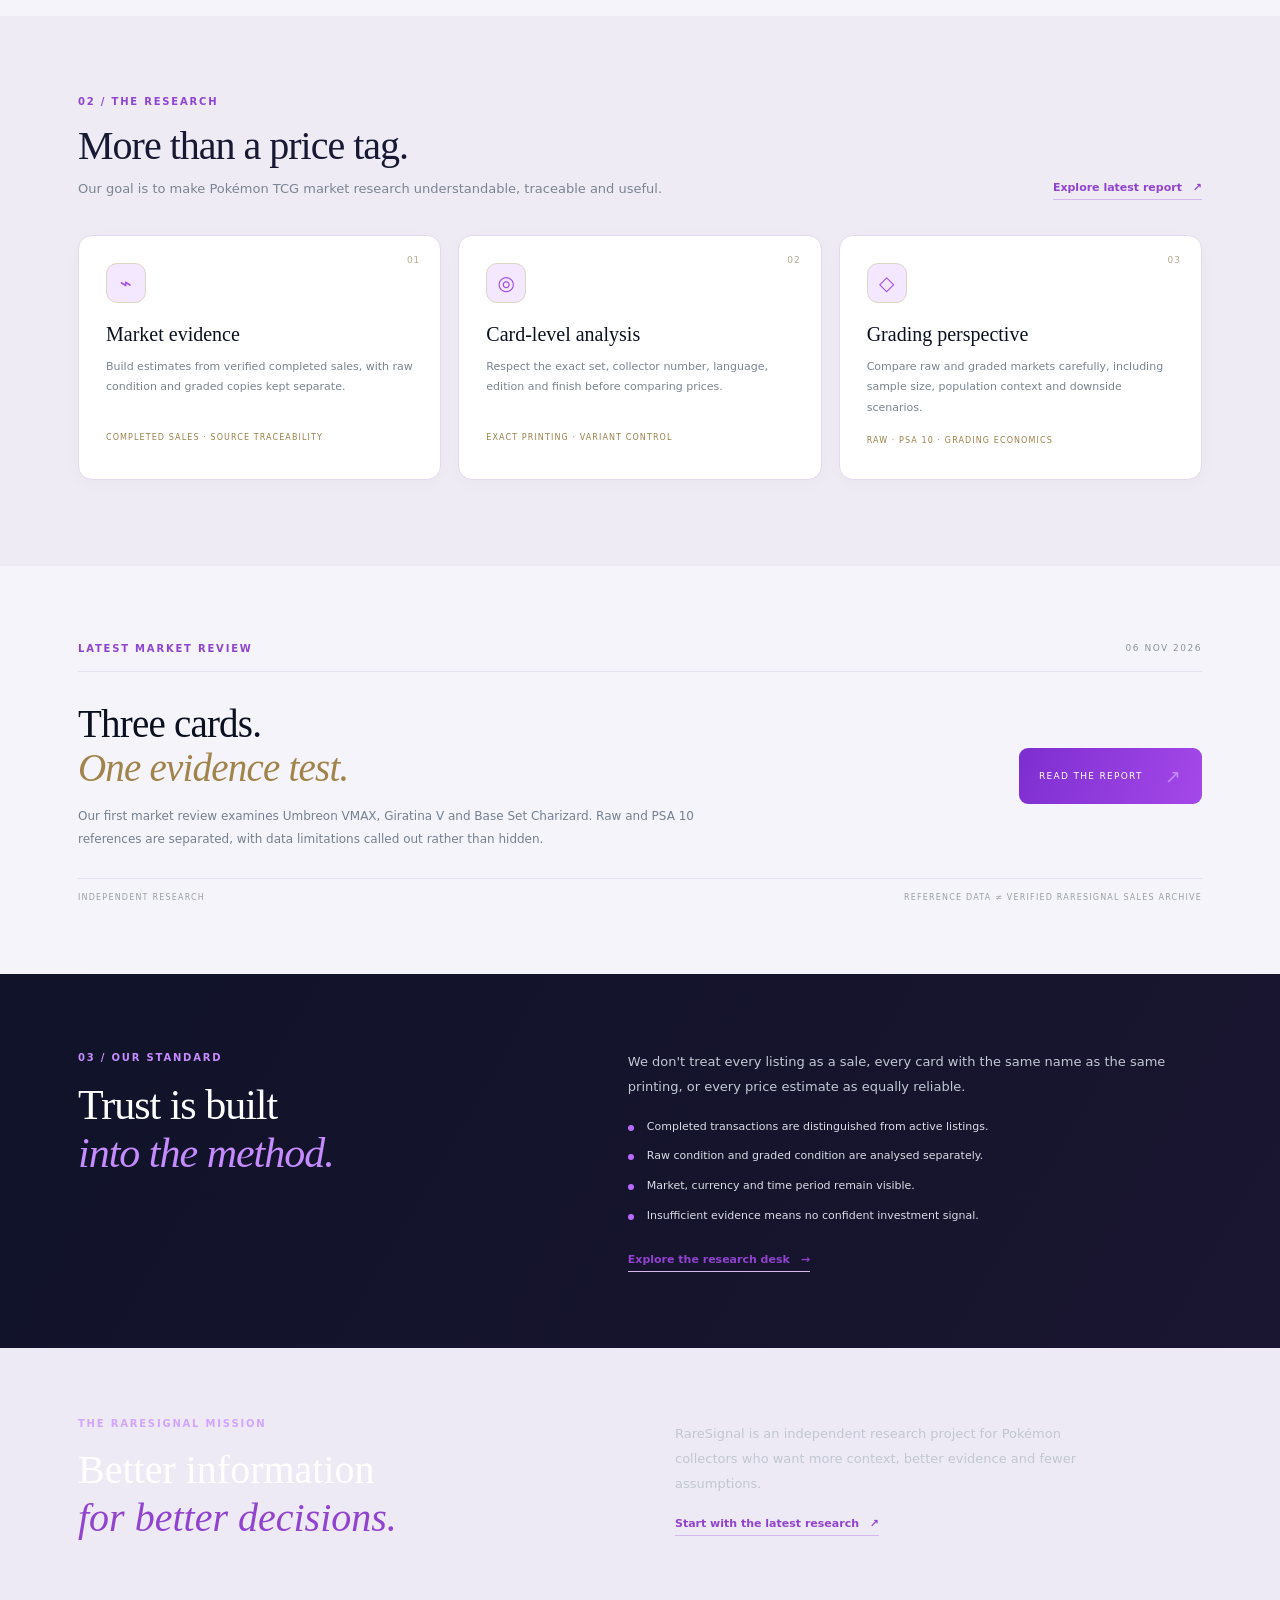
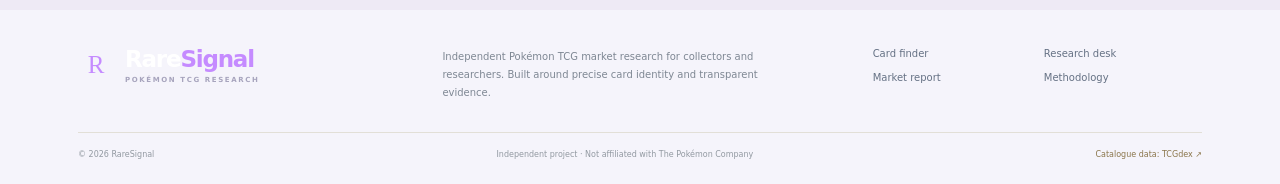
==== commit 553e1827: "Refresh homepage card finder stylesheet cache" ====
--- a/index.html
+++ b/index.html
@@ -13,7 +13,7 @@
   <title>RareSignal — Pokémon TCG Research & Market Intelligence</title>
   <link rel="preconnect" href="https://api.tcgdex.net">
   <link rel="preconnect" href="https://assets.tcgdex.net">
-  <link rel="stylesheet" href="./styles.css">
+  <link rel="stylesheet" href="./styles.css?v=20261106-4">
   <script src="./app.js" defer></script>
 </head>
 <body>
--- a/styles.css
+++ b/styles.css
@@ -130,3 +130,192 @@
  .footer-main{grid-template-columns:1fr;gap:18px}.footer-nav{grid-column:auto;grid-template-columns:1fr 1fr}
  .footer-bottom{margin-top:23px}
 }
+
+
+/* RareSignal visual direction v3 — modern dark hero, purple identity, light research workspace */
+:root{--navy:#0b1020;--navy-2:#15152d;--ink:#171832;--muted:#777991;--gold:#9c4dff;--gold-light:#c58bff;--gold-deep:#8036db;--paper:#f5f4fb;--line:#e6e2f0;--green:#668c72}
+body{background:var(--paper);color:var(--ink)}
+.site-header{height:76px;padding:0 clamp(20px,4vw,64px);background:rgba(9,12,27,.97);border-bottom:1px solid rgba(190,144,255,.18);backdrop-filter:blur(14px)}
+.brand-mark{width:36px;height:36px;display:flex;align-items:flex-end;justify-content:center;gap:3px;padding:7px;background:transparent;border:0}
+.brand-mark span{display:block;width:7px;border-radius:3px 3px 1px 1px;background:linear-gradient(180deg,#d6a2ff,#8429ed)}
+.brand-mark span:nth-child(1){height:12px}.brand-mark span:nth-child(2){height:20px}.brand-mark span:nth-child(3){height:27px}
+.brand-name{font:750 23px/1 Inter,system-ui,sans-serif;letter-spacing:-1.2px;color:#fff}
+.brand-name>span{color:#c58bff}
+.brand-name small{font:650 7px/1.7 Inter,system-ui,sans-serif;letter-spacing:1.6px;color:#a7a4bd}
+.main-nav{gap:clamp(13px,2.1vw,29px)}
+.main-nav a{font-size:11px;color:#c1bfd1}
+.main-nav a.active,.main-nav a:hover{color:#fff}
+.main-nav a.active:after{height:3px;background:#b66bff;border-radius:4px}
+.header-cta{background:linear-gradient(110deg,#8e35ec,#b14cff);border-radius:9px;padding:13px 18px;box-shadow:0 7px 22px rgba(151,58,239,.23)}
+.header-cta:hover{background:#a64aff}
+.hero{min-height:500px;padding:92px clamp(28px,7vw,105px) 68px;background:#090d1d;isolation:isolate}
+.hero:before{background:linear-gradient(90deg,#090d1d 0%,rgba(9,13,29,.98) 38%,rgba(9,13,29,.62) 70%,rgba(9,13,29,.18) 100%);z-index:-1}
+.hero:after{content:"";position:absolute;inset:0;background:radial-gradient(ellipse at 76% 45%,rgba(137,48,227,.23),transparent 42%),linear-gradient(180deg,transparent 75%,rgba(108,46,175,.12));z-index:-2}
+.hero-glow{display:none}
+.hero-content{max-width:600px;z-index:3}
+.eyebrow{color:#d2a4ff;font-size:10px;letter-spacing:1.8px}
+.eyebrow-dot,.hero-proof i{background:#bd70ff;box-shadow:0 0 12px rgba(190,112,255,.65)}
+.hero h1{font:800 clamp(48px,6.4vw,76px)/1.02 Inter,system-ui,sans-serif;letter-spacing:-3.6px;margin:23px 0 18px}
+.hero h1 em{font-style:normal;color:#b66aff}
+.hero-copy{color:#c2c1d2;font-size:15px;line-height:1.75;max-width:520px}
+.hero-actions{gap:18px;margin-top:27px}
+.hero-actions .gold-button{min-height:52px;padding:0 22px;border-radius:10px;background:linear-gradient(110deg,#8b2fe8,#b54dff);box-shadow:0 8px 25px rgba(150,54,239,.27);font-size:12px}
+.hero-actions .gold-button:hover{background:#a64aff}
+.hero-actions .gold-button span:last-child{color:#fff}
+.button-search{font-size:24px;line-height:0;margin-right:7px}
+.hero-secondary{border:1px solid #a95bf0;border-radius:10px;padding:15px 20px;color:#f5eaff}
+.hero-secondary span{padding:0 8px 0 0;color:#c47cff;font-size:17px}
+.hero-proof{gap:20px;color:#c4c0d3;font-size:10px;margin-top:30px}
+.hero-aside{display:none}
+.hero-ambient{position:absolute;right:5%;top:10px;width:min(51vw,650px);height:420px;z-index:1;pointer-events:none;overflow:hidden}
+.visual-grid{position:absolute;inset:0;opacity:.18;background-image:linear-gradient(rgba(174,113,255,.22) 1px,transparent 1px),linear-gradient(90deg,rgba(174,113,255,.22) 1px,transparent 1px);background-size:38px 38px;mask-image:radial-gradient(ellipse,black 15%,transparent 72%)}
+.visual-halo{position:absolute;width:370px;height:370px;right:90px;top:12px;border-radius:50%;background:radial-gradient(circle,rgba(156,72,255,.32),rgba(102,36,182,.12) 42%,transparent 70%);filter:blur(5px)}
+.hero-ring{position:absolute;border:1px solid rgba(190,127,255,.4);border-radius:50%;box-shadow:0 0 30px rgba(149,67,234,.13)}
+.ring-a{width:390px;height:245px;right:80px;top:70px;transform:rotate(-27deg)}
+.ring-b{width:270px;height:370px;right:140px;top:8px;transform:rotate(38deg)}
+.visual-card{position:absolute;width:205px;height:292px;border:1px solid rgba(211,169,255,.55);border-radius:15px;background:linear-gradient(145deg,rgba(43,29,74,.96),rgba(12,17,39,.97));box-shadow:0 25px 70px rgba(0,0,0,.38),0 0 35px rgba(148,63,229,.2);overflow:hidden}
+.card-back{right:80px;top:38px;transform:rotate(12deg);opacity:.58}
+.card-front{right:230px;top:78px;transform:rotate(-8deg);padding:17px}
+.card-orbit{position:absolute;width:170px;height:170px;left:17px;top:55px;border:1px solid rgba(190,126,255,.5);border-radius:50%;box-shadow:inset 0 0 35px rgba(153,76,234,.16),0 0 45px rgba(153,76,234,.18)}
+.card-core{position:absolute;left:77px;top:112px;width:50px;height:50px;display:grid;place-items:center;border:1px solid #c98bff;border-radius:50%;font:32px Georgia,serif;color:#e2c4ff;box-shadow:0 0 28px rgba(190,112,255,.3)}
+.card-lines{position:absolute;bottom:23px;left:22px;right:22px;height:24px;border-top:1px solid rgba(190,126,255,.35);border-bottom:1px solid rgba(190,126,255,.2)}
+.card-topline,.card-bottomline{display:flex;justify-content:space-between;color:#c9a4ed;font-size:7px;letter-spacing:1px}
+.card-bottomline{position:absolute;left:17px;right:17px;bottom:17px;display:block;line-height:1.8}
+.card-bottomline b{display:block;color:#fff;font-size:13px;letter-spacing:1.4px}
+.chart-bars{height:155px;display:flex;align-items:end;gap:10px;padding:22px 5px 12px;border-bottom:1px solid rgba(193,131,255,.35);margin-top:16px}
+.chart-bars i{display:block;flex:1;border-radius:4px 4px 0 0;background:linear-gradient(180deg,#d09cff,#8135d7);box-shadow:0 0 14px rgba(176,91,255,.24)}
+.chart-bars i:nth-child(1){height:32%}.chart-bars i:nth-child(2){height:47%}.chart-bars i:nth-child(3){height:40%}.chart-bars i:nth-child(4){height:67%}.chart-bars i:nth-child(5){height:58%}.chart-bars i:nth-child(6){height:82%}.chart-bars i:nth-child(7){height:100%}
+.visual-caption{position:absolute;right:42px;bottom:28px;color:#bba4d6;font-size:8px;letter-spacing:1.5px}
+.caption-dot{display:inline-block;width:6px;height:6px;border-radius:50%;background:#bd70ff;margin-right:8px;box-shadow:0 0 10px #bd70ff}
+.hero-footer{left:clamp(28px,7vw,105px);right:clamp(28px,7vw,105px);border-color:rgba(194,147,255,.2);color:#918aa9}
+.trust-band{background:#11142a;border-bottom:1px solid rgba(173,117,236,.24);padding:22px max(28px,calc((100% - 1124px)/2))}
+.trust-number{color:#bd75ff}
+.trust-band b{color:#f4efff}.trust-band small{color:#aaa5bf}
+.finder-section{padding-top:70px;padding-bottom:76px}
+.section-heading h2,.research-section h2{color:#171832}
+.eyebrow.muted{color:#8e45d0}
+.catalogue-status{background:#eee7f8;color:#6f5785}
+.status-dot{background:#a24eea}
+.search-panel{border:1px solid #e5dcef;border-radius:16px;box-shadow:0 12px 34px rgba(39,20,69,.06)}
+.search-input-wrap{border:1px solid #ddd2ed;border-radius:9px}
+.search-icon{color:#9850d8}
+.gold-button{background:linear-gradient(110deg,#8b2fe8,#b54dff);border-radius:9px}
+.gold-button:hover{background:#a64aff}
+.gold-button span{color:#fff}
+.filter-row select{border-radius:7px;border-color:#e0d5ec}
+.search-hints button{border:1px solid #e2d3f2;border-radius:20px;padding:7px 11px;background:#f8f3ff;color:#6c4a89}
+.search-hints button:hover{background:#efe1ff;color:#762dc0}
+.empty-state{border:1px dashed #d5c3e9;background:#f4effa;border-radius:12px}
+.card-result{border:1px solid #e8e0f1;border-radius:12px;overflow:hidden}
+.card-art{background:linear-gradient(145deg,#f5f0fb,#e9e1f5)}
+.card-number{color:#8c42c7}
+.research-section{background:#eeebf5}
+.research-card{border:1px solid #e3d9ef;border-radius:14px;background:#fff}
+.research-icon{color:#a34be8;background:#f3e8ff;border-radius:11px}
+.section-link,.method-link,.newsletter-cta{color:#9143cf;border-color:#d6b8ef}
+.latest-report{background:transparent}
+.report-link{background:linear-gradient(110deg,#7d2ed0,#a548e9);border-radius:9px}
+.report-link:hover{background:#9239dd}
+.method-section{background:linear-gradient(120deg,#101329,#1a1530)}
+.method-inner .eyebrow{color:#c58bff}
+.method-inner h2 em{color:#c58bff}
+.method-copy li:before{background:#b86bff}
+.newsletter-section{background:#eeeaf5}
+.newsletter-inner h2 em{color:#9143cf}
+.newsletter-cta{color:#9143cf}
+.site-footer{background:var(--paper)}
+.brand .brand-mark{background:transparent}
+@media(max-width:900px){.main-nav{gap:12px}.main-nav a{font-size:10px}.hero-ambient{right:-9%;opacity:.72}.hero-content{max-width:570px}}
+@media(max-width:700px){.main-nav{display:none}.site-header{height:68px}.hero{padding:70px 22px 75px;min-height:535px}.hero h1{font-size:clamp(46px,11vw,61px);letter-spacing:-2.5px}.hero-ambient{right:-250px;top:120px;opacity:.25;transform:scale(.85)}.hero:before{background:linear-gradient(90deg,#090d1d 0%,rgba(9,13,29,.94) 75%,rgba(9,13,29,.8) 100%)}.hero-proof{flex-direction:column;gap:11px}.hero-footer{left:22px;right:22px}.search-row{flex-direction:column}.search-row .gold-button{min-height:50px}.search-hints{flex-wrap:wrap;gap:9px}.search-hints>span{width:100%}.trust-band{padding:20px 22px}}
+@media(prefers-reduced-motion:reduce){.visual-card{transform:none}}
+
+
+/* Homepage card finder: hard-isolate artwork from card metadata */
+#results.results-grid{
+  display:grid !important;
+  grid-template-columns:repeat(4,minmax(0,1fr)) !important;
+  align-items:stretch;
+  gap:14px;
+}
+#results.results-grid>.card-result{
+  display:flex !important;
+  flex-direction:column !important;
+  position:relative !important;
+  min-width:0;
+  min-height:0;
+  height:auto !important;
+  padding:12px !important;
+  overflow:hidden !important;
+  isolation:isolate;
+  background:#fff;
+  border:1px solid #e6deef;
+  border-radius:12px;
+  box-shadow:0 5px 18px #21113d0a;
+}
+#results.results-grid>.card-result>.card-art{
+  display:flex !important;
+  position:relative !important;
+  inset:auto !important;
+  width:100% !important;
+  height:250px !important;
+  min-height:250px !important;
+  max-height:250px !important;
+  flex:0 0 250px !important;
+  align-items:center !important;
+  justify-content:center !important;
+  overflow:hidden !important;
+  background:#f5f3f8;
+  border-radius:7px;
+}
+#results.results-grid>.card-result>.card-art>img{
+  position:static !important;
+  display:block !important;
+  inset:auto !important;
+  width:auto !important;
+  height:auto !important;
+  min-width:0 !important;
+  min-height:0 !important;
+  max-width:100% !important;
+  max-height:100% !important;
+  object-fit:contain !important;
+  object-position:center !important;
+  margin:0 !important;
+  transform:none !important;
+}
+#results.results-grid>.card-result>h3{
+  display:block !important;
+  position:static !important;
+  inset:auto !important;
+  width:auto !important;
+  height:auto !important;
+  margin:12px 0 5px !important;
+  padding:0 !important;
+  color:#17152a !important;
+  font:700 17px/1.3 Inter,system-ui,sans-serif !important;
+  overflow-wrap:anywhere;
+}
+#results.results-grid>.card-result>.card-meta,
+#results.results-grid>.card-result>.card-number{
+  display:block !important;
+  position:static !important;
+  inset:auto !important;
+  width:auto !important;
+  height:auto !important;
+  margin:0 !important;
+  padding:0 !important;
+  font:10px/1.5 Inter,system-ui,sans-serif !important;
+}
+#results.results-grid>.card-result>.card-meta{color:#77738a !important}
+#results.results-grid>.card-result>.card-number{margin-top:7px !important;color:#8540bd !important}
+@media(max-width:900px){
+  #results.results-grid{grid-template-columns:repeat(3,minmax(0,1fr)) !important}
+}
+@media(max-width:640px){
+  #results.results-grid{grid-template-columns:repeat(2,minmax(0,1fr)) !important;gap:10px}
+  #results.results-grid>.card-result{padding:9px !important}
+  #results.results-grid>.card-result>.card-art{height:220px !important;min-height:220px !important;max-height:220px !important;flex-basis:220px !important}
+}
+@media(max-width:380px){
+  #results.results-grid{grid-template-columns:1fr !important}
+  #results.results-grid>.card-result>.card-art{height:280px !important;min-height:280px !important;max-height:280px !important;flex-basis:280px !important}
+}
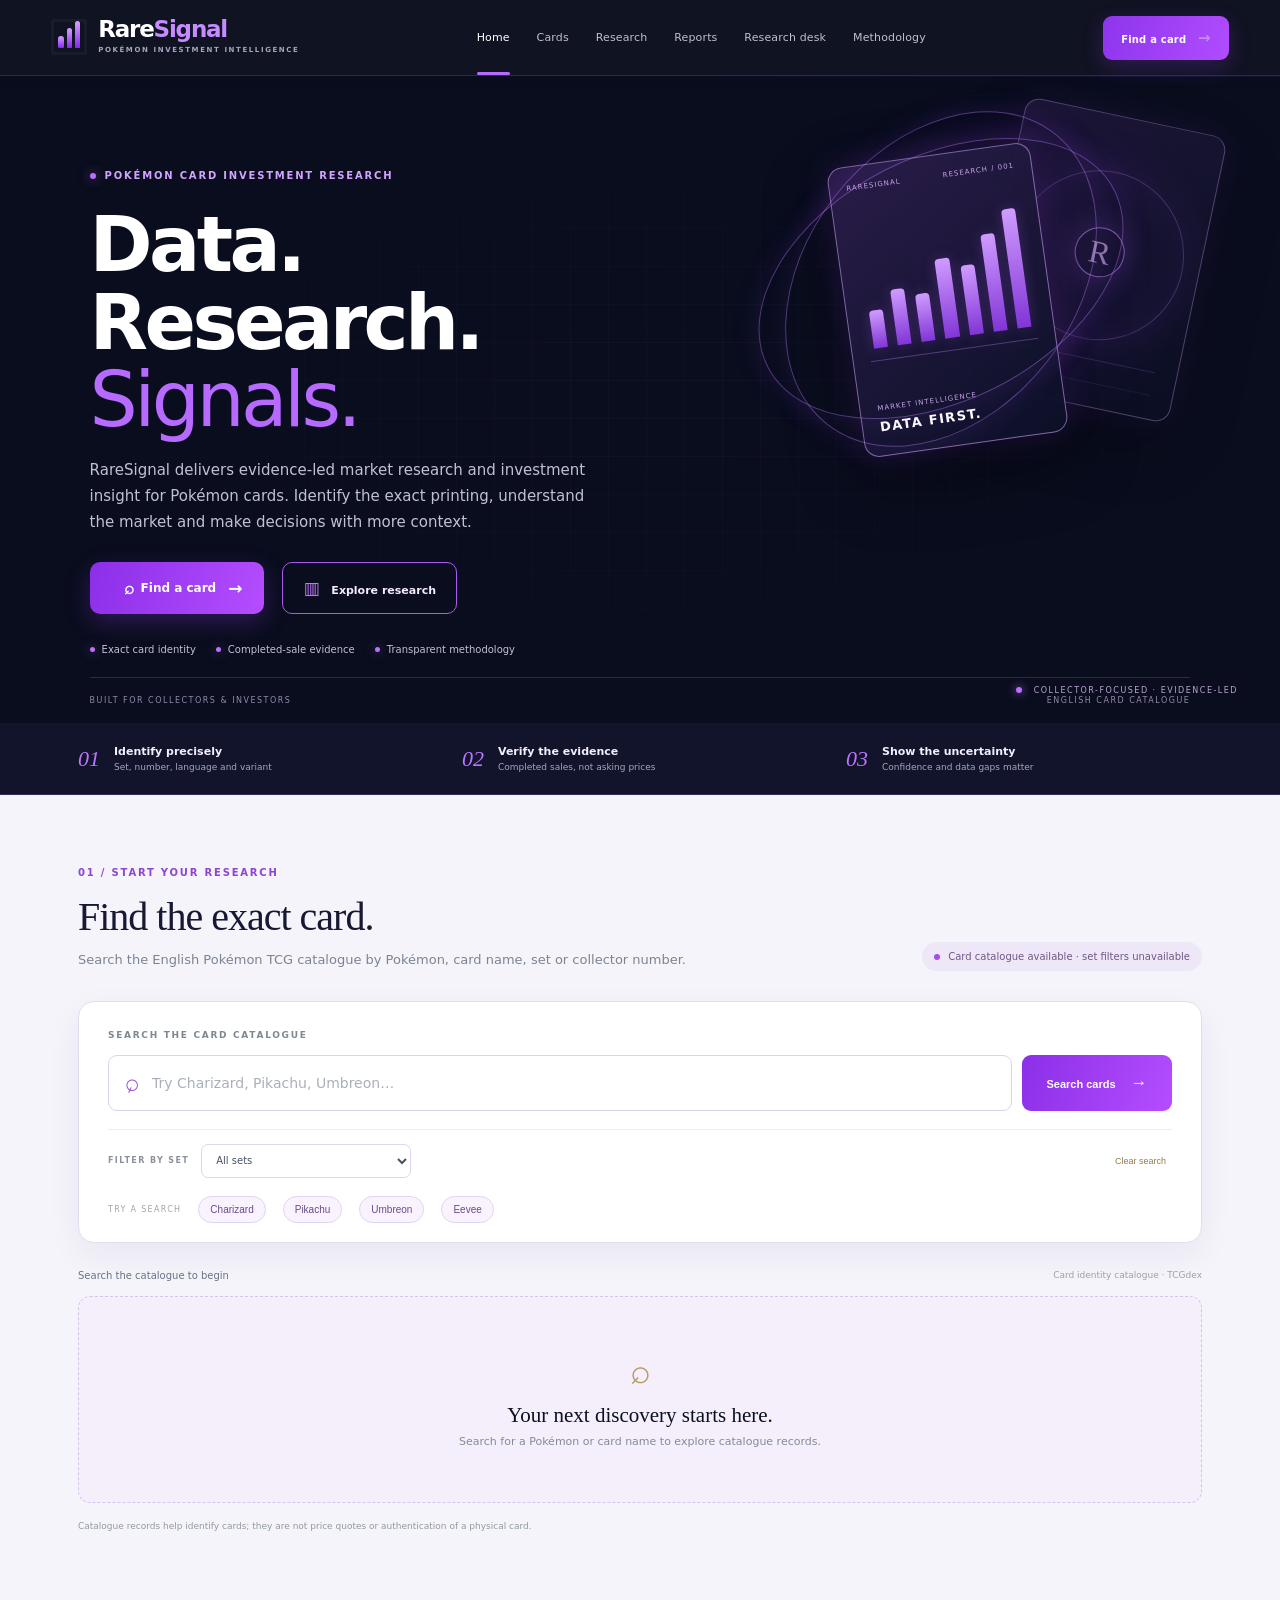
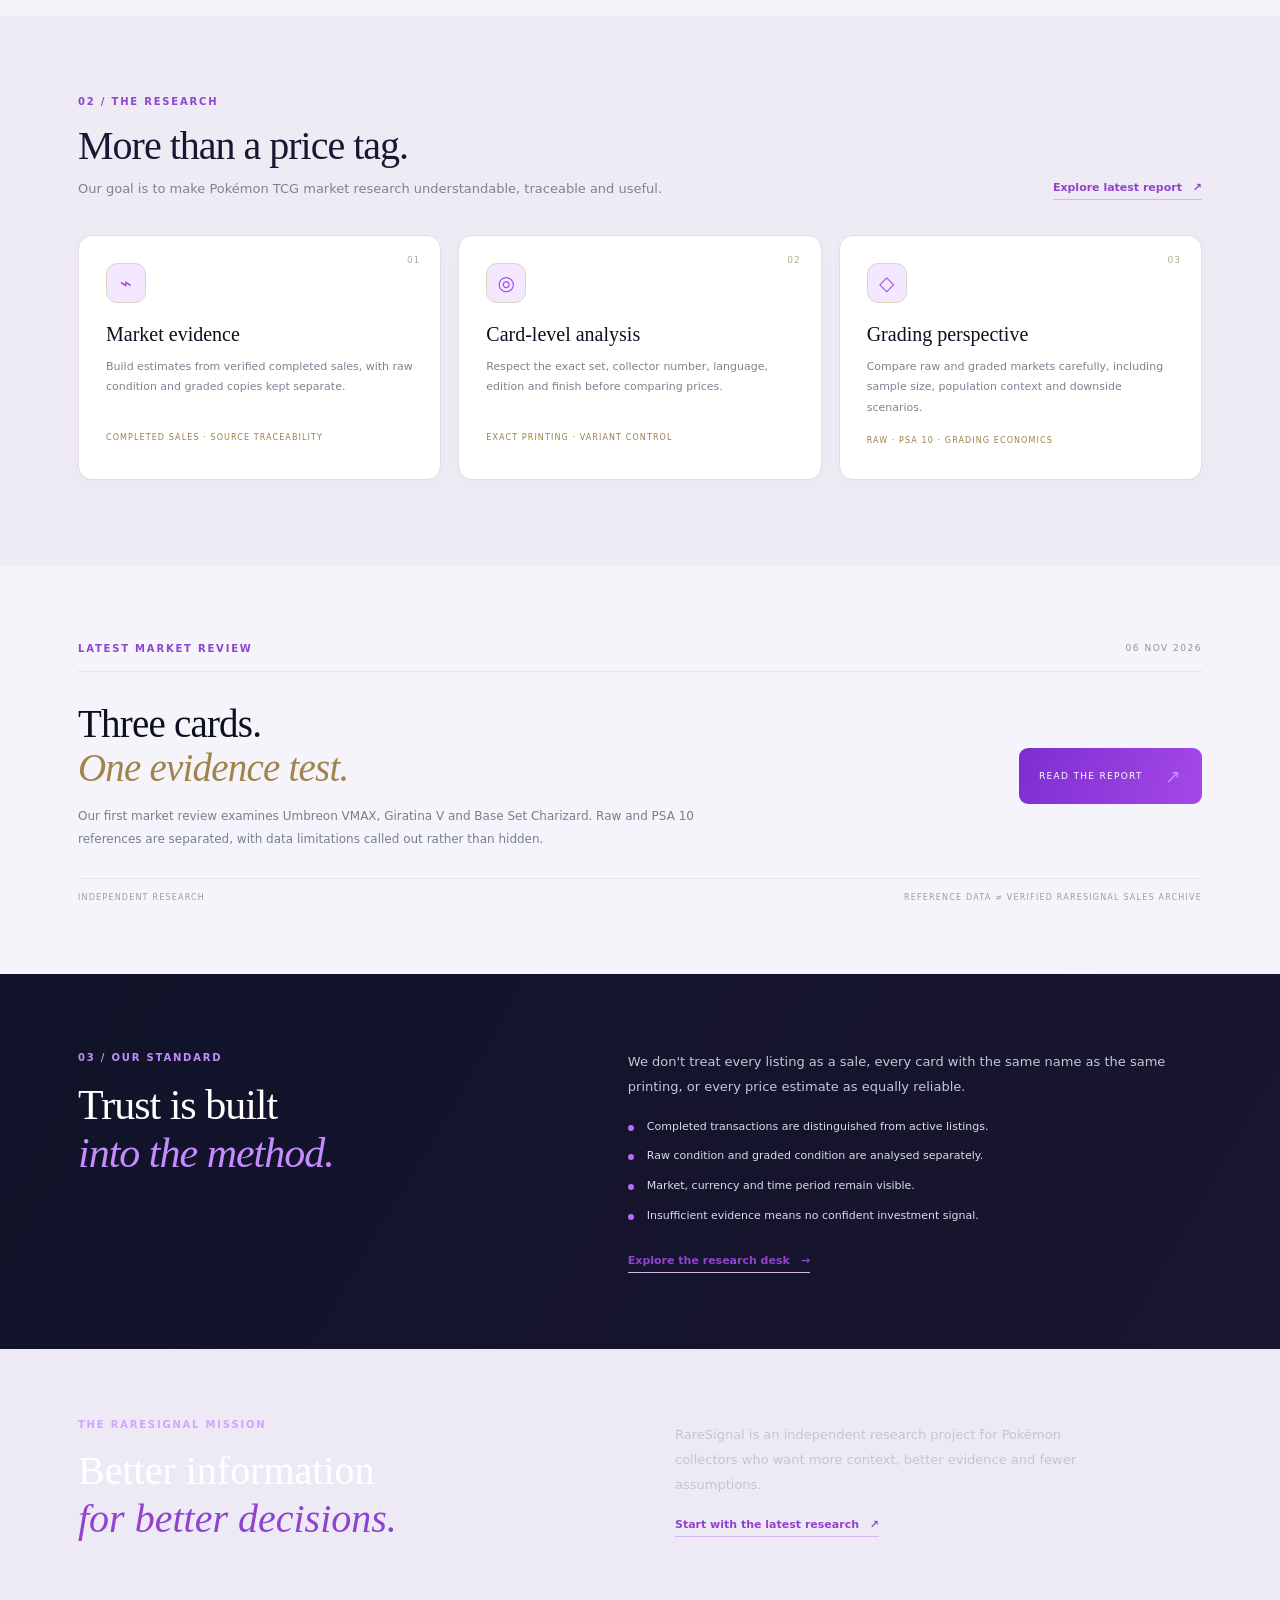
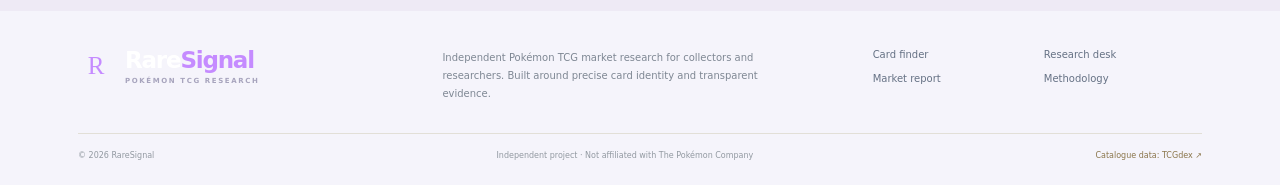
==== commit 4c5189a0: "Refresh main site typography stylesheet cache" ====
--- a/index.html
+++ b/index.html
@@ -13,7 +13,7 @@
   <title>RareSignal — Pokémon TCG Research & Market Intelligence</title>
   <link rel="preconnect" href="https://api.tcgdex.net">
   <link rel="preconnect" href="https://assets.tcgdex.net">
-  <link rel="stylesheet" href="./styles.css?v=20261106-4">
+  <link rel="stylesheet" href="./styles.css?v=20261106-5">
   <script src="./app.js" defer></script>
 </head>
 <body>
--- a/styles.css
+++ b/styles.css
@@ -319,3 +319,7 @@
   #results.results-grid{grid-template-columns:1fr !important}
   #results.results-grid>.card-result>.card-art{height:280px !important;min-height:280px !important;max-height:280px !important;flex-basis:280px !important}
 }
+
+/* Slightly larger, more comfortable site typography */
+body{font-size:17px}
+p,li{font-size:1.04em}
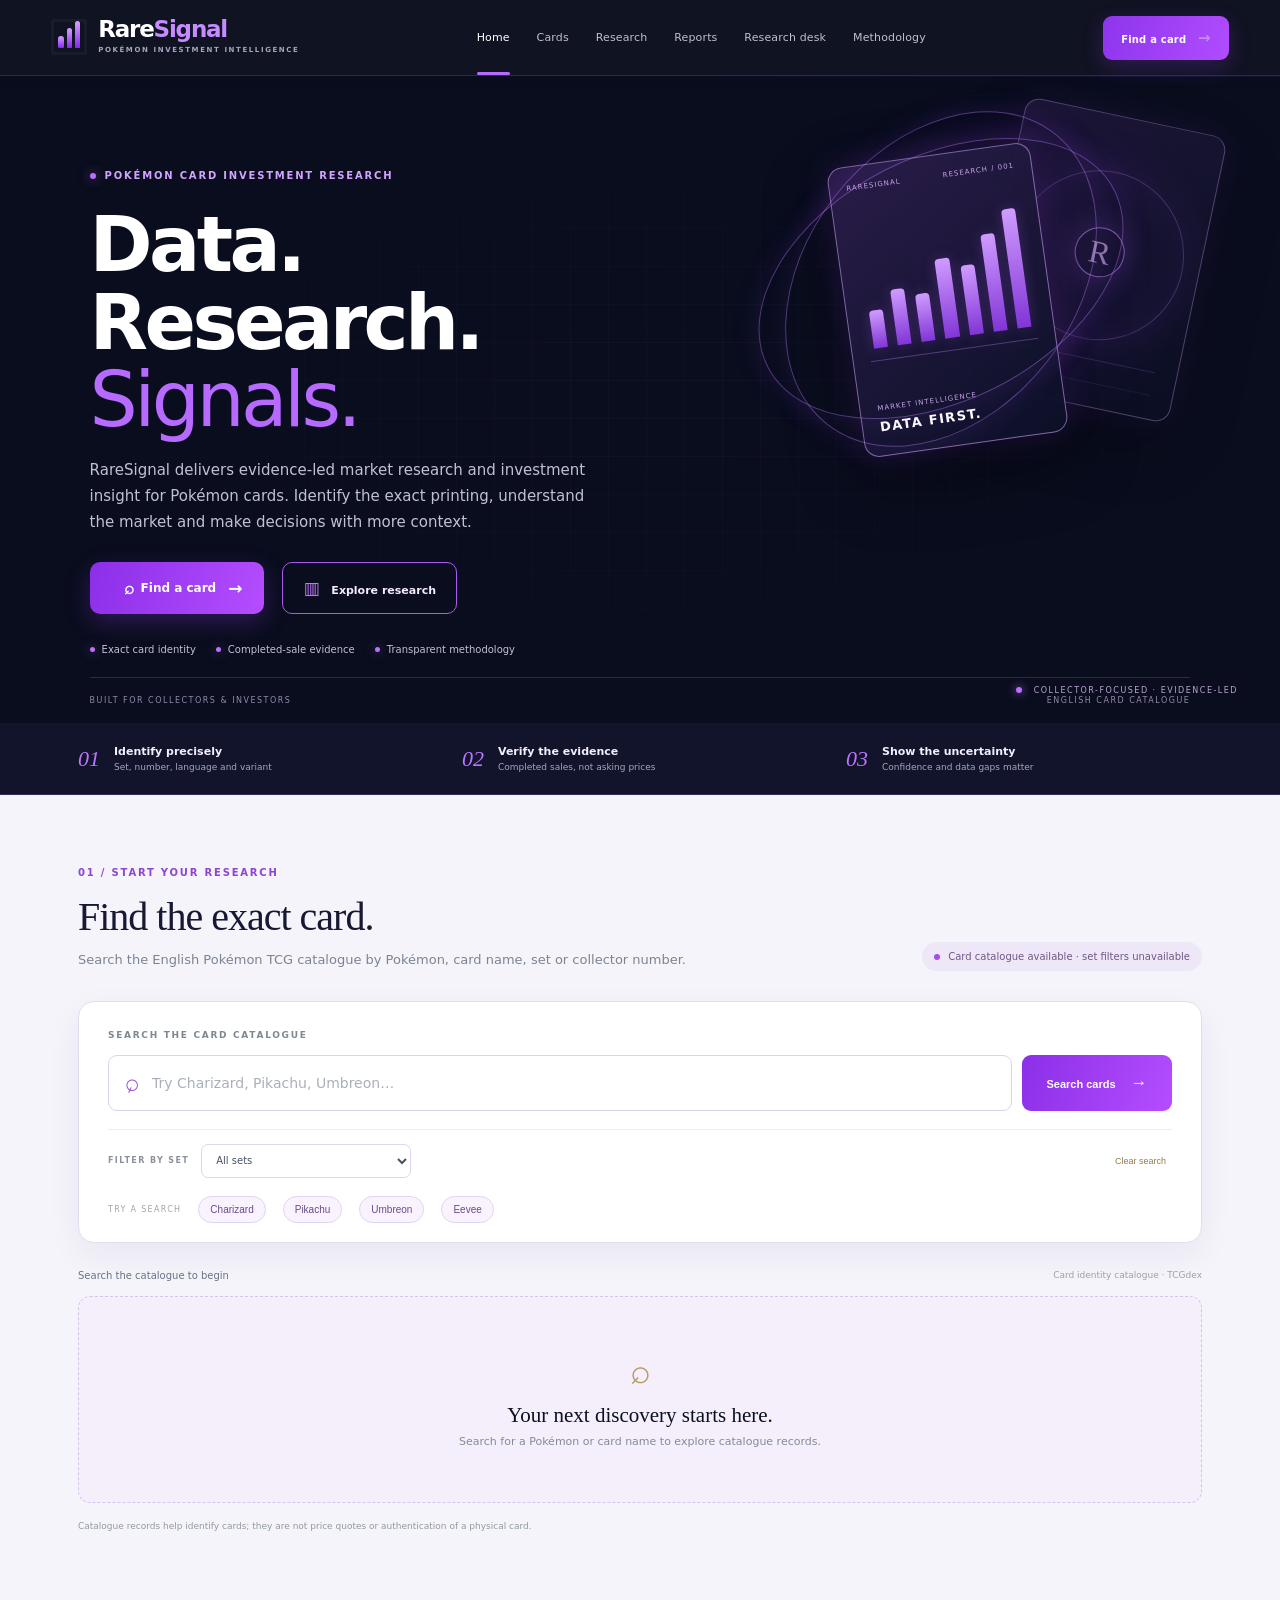
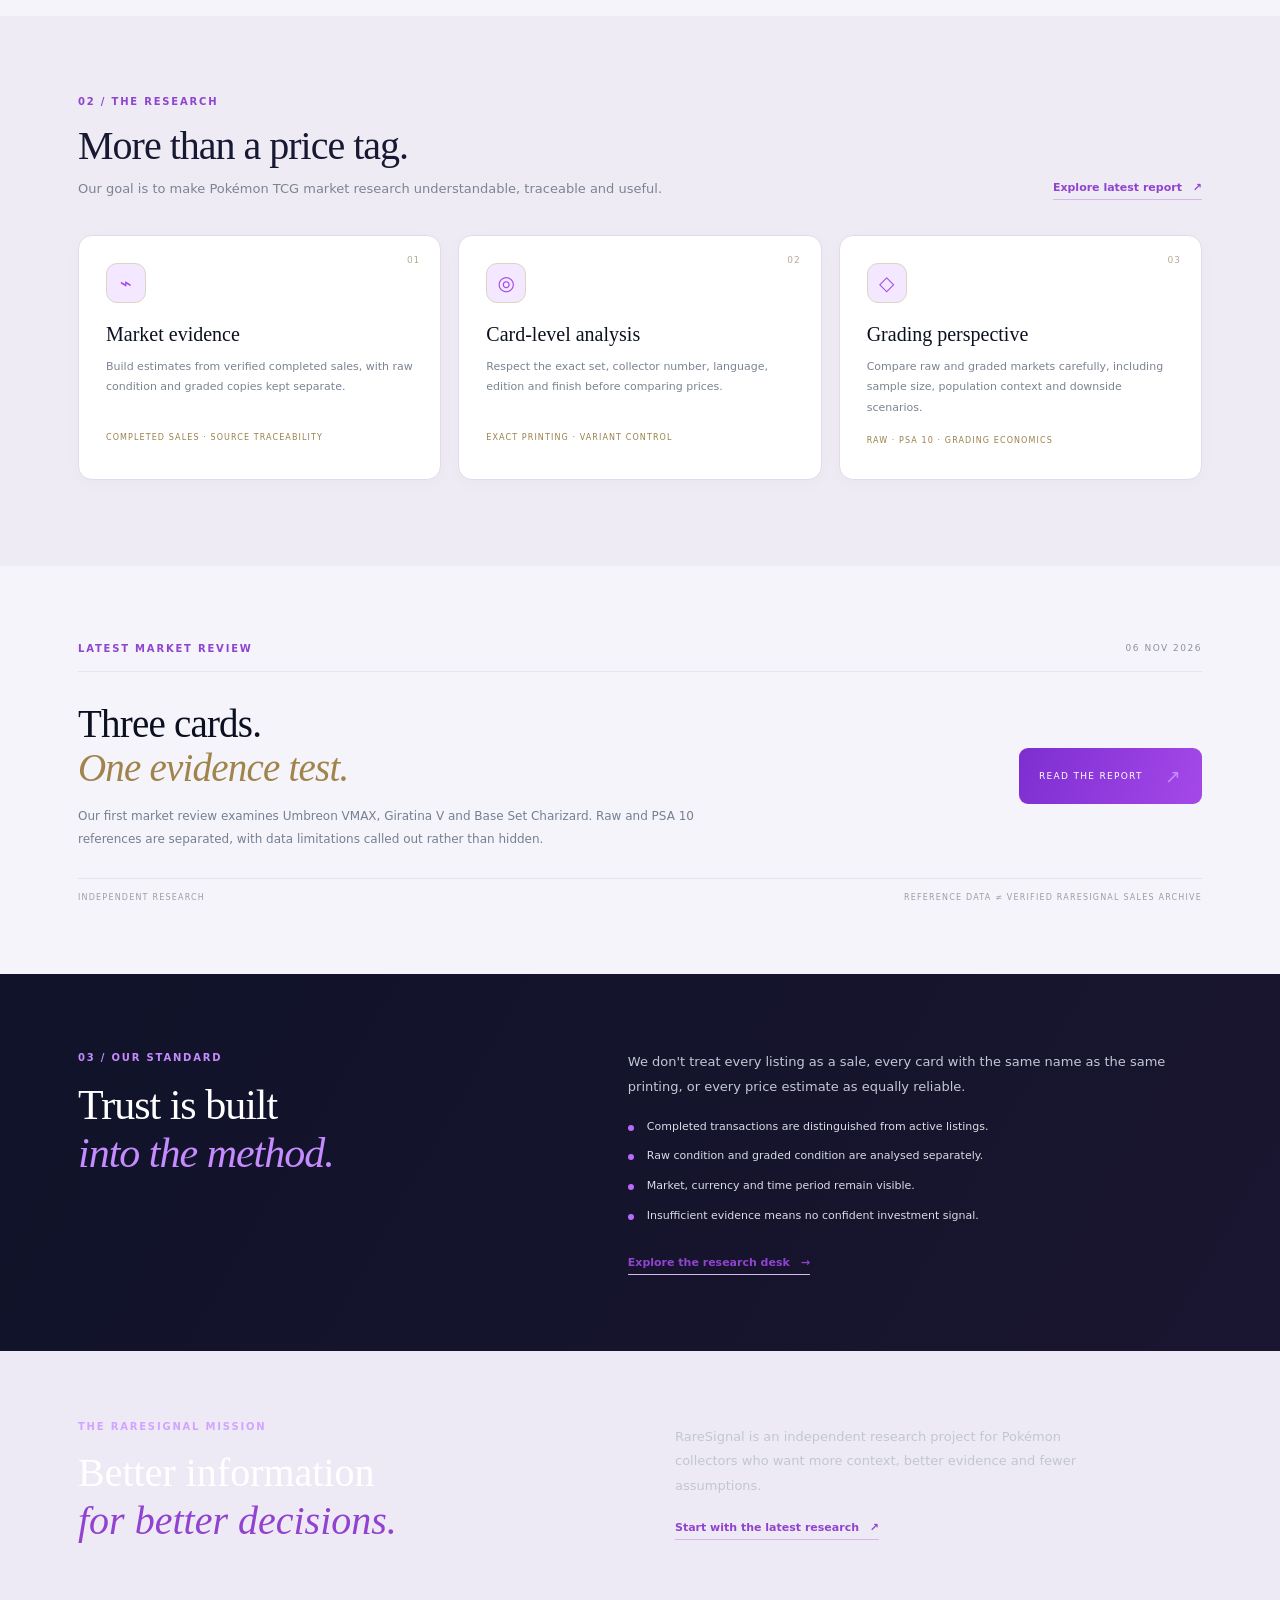
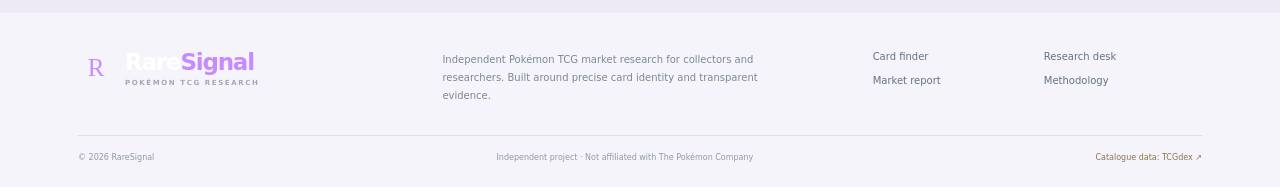
==== commit bc068585: "Refresh homepage typography stylesheet cache" ====
--- a/index.html
+++ b/index.html
@@ -13,7 +13,7 @@
   <title>RareSignal — Pokémon TCG Research & Market Intelligence</title>
   <link rel="preconnect" href="https://api.tcgdex.net">
   <link rel="preconnect" href="https://assets.tcgdex.net">
-  <link rel="stylesheet" href="./styles.css?v=20261106-5">
+  <link rel="stylesheet" href="./styles.css?v=20261106-6">
   <script src="./app.js" defer></script>
 </head>
 <body>
--- a/styles.css
+++ b/styles.css
@@ -323,3 +323,7 @@
 /* Slightly larger, more comfortable site typography */
 body{font-size:17px}
 p,li{font-size:1.04em}
+
+/* Readability adjustment: +2px over the previous 17px base */
+body{font-size:19px}
+p,li{font-size:1.04em}
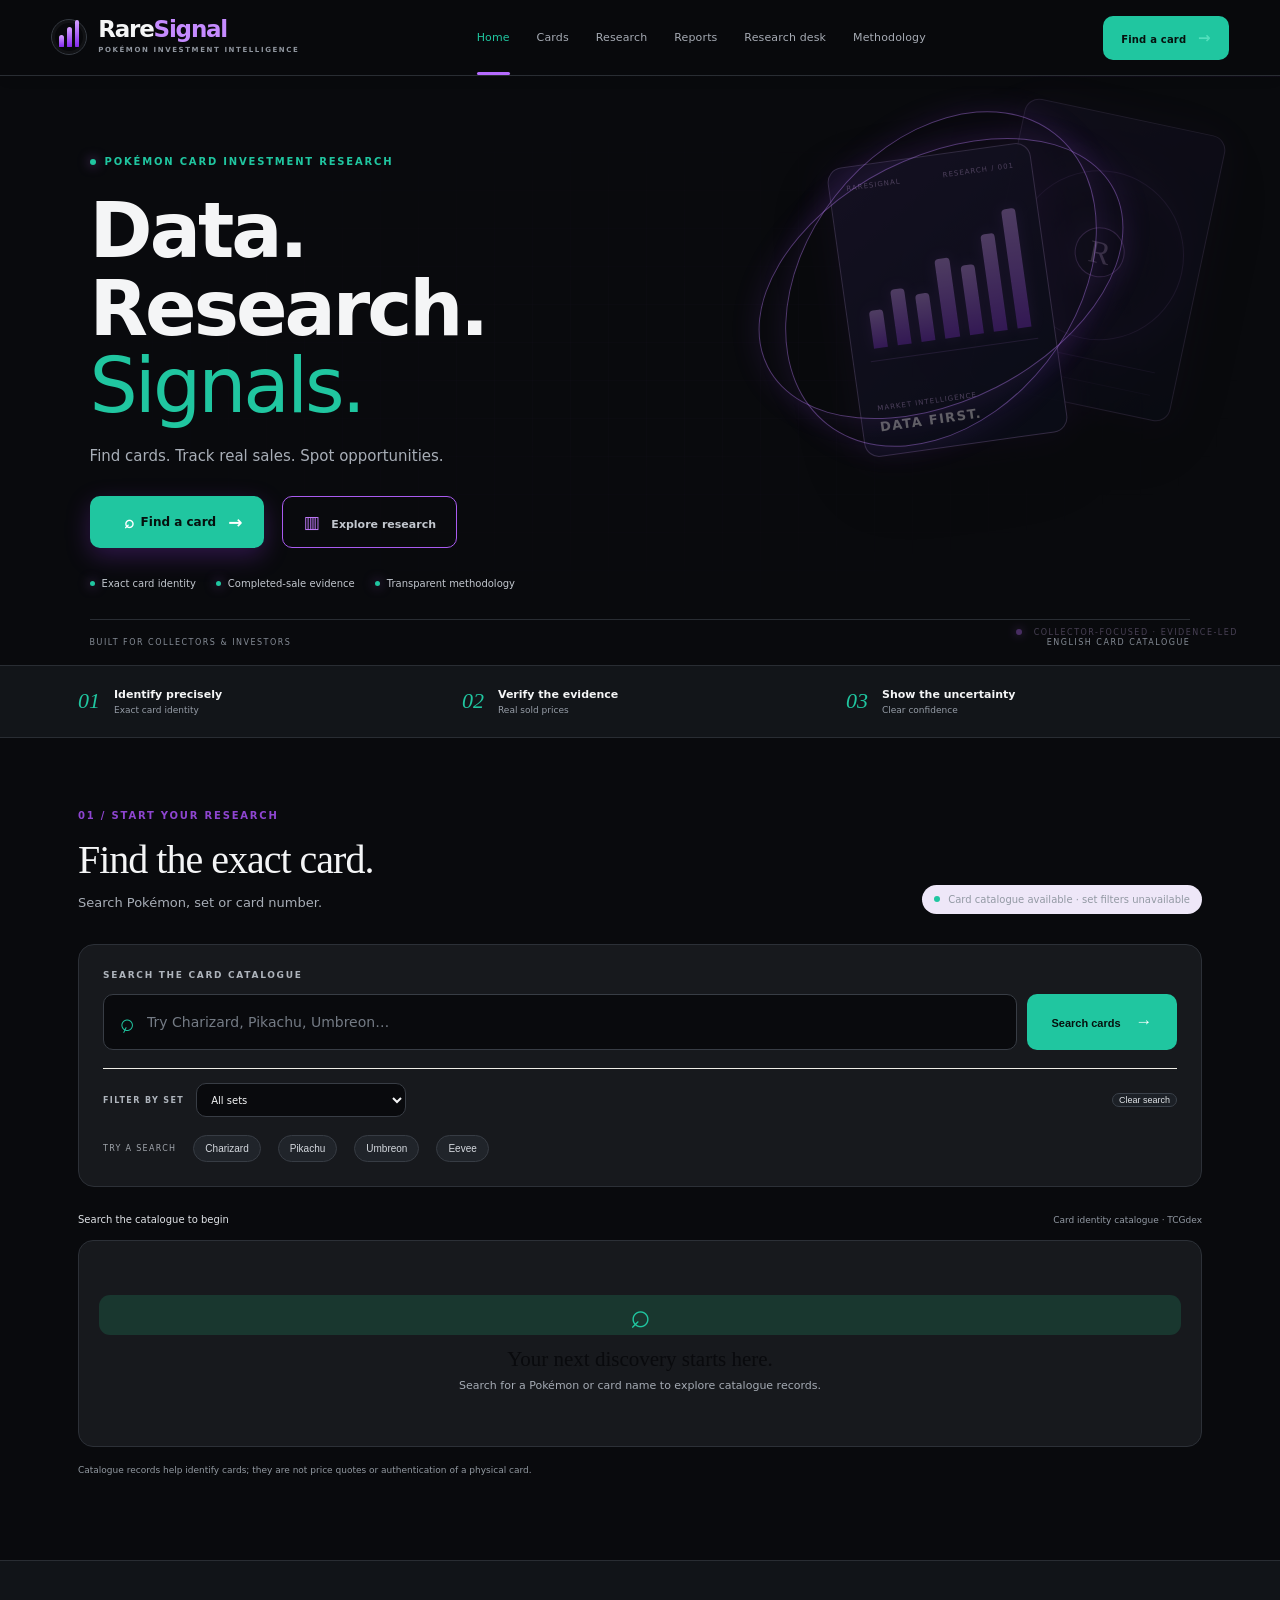
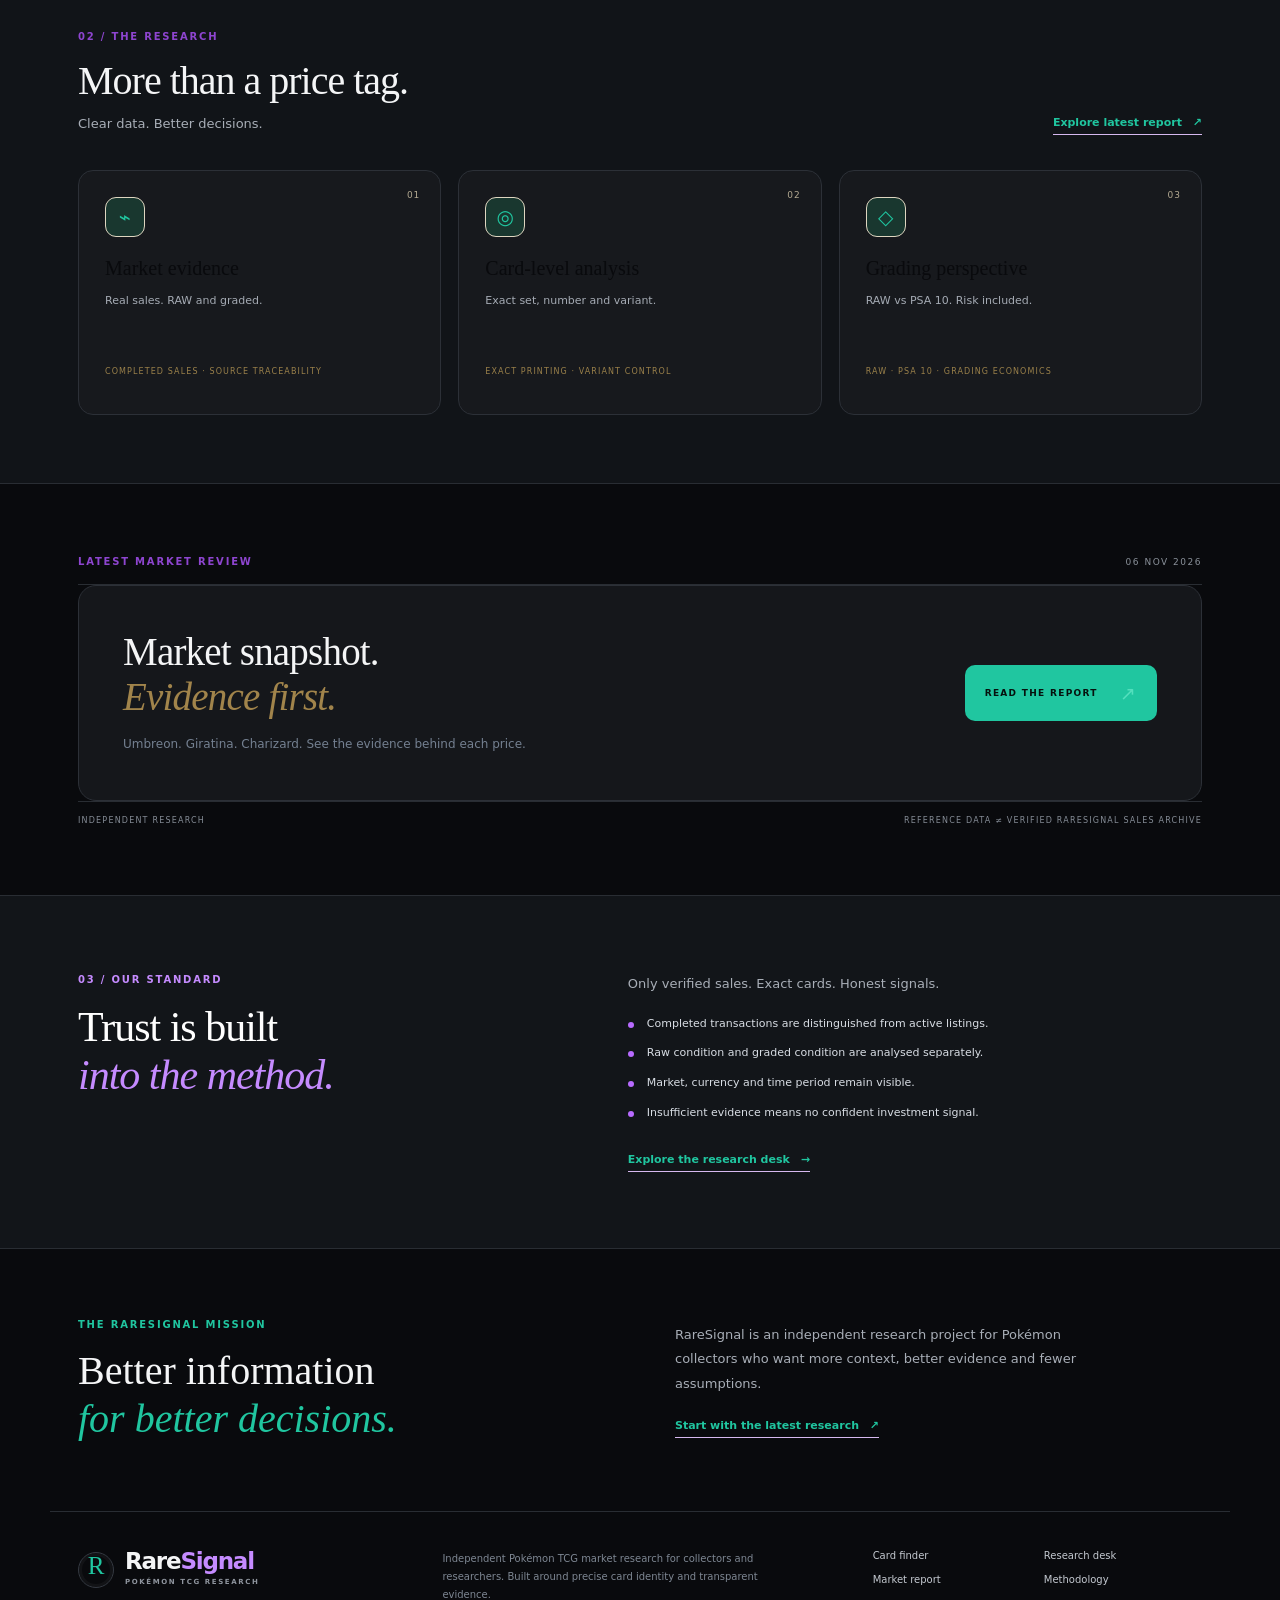
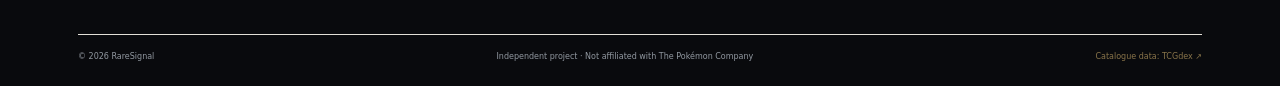
==== commit a4cb68e1: "Simplify homepage copy for visual-first experience" ====
--- a/index.html
+++ b/index.html
@@ -41,7 +41,7 @@
       <div class="hero-content">
         <div class="eyebrow"><span class="eyebrow-dot"></span> POKÉMON CARD INVESTMENT RESEARCH</div>
         <h1>Data. Research.<br><em>Signals.</em></h1>
-        <p class="hero-copy">RareSignal delivers evidence-led market research and investment insight for Pokémon cards. Identify the exact printing, understand the market and make decisions with more context.</p>
+        <p class="hero-copy">Find cards. Track real sales. Spot opportunities.</p>
         <div class="hero-actions">
           <a class="gold-button" href="#finder"><span class="button-search" aria-hidden="true">⌕</span> Find a card <span aria-hidden="true">→</span></a>
           <a class="hero-secondary" href="#research"><span class="mini-chart" aria-hidden="true">▥</span> Explore research</a>
@@ -57,9 +57,9 @@
     </section>
 
     <section class="trust-band" aria-label="RareSignal principles">
-      <div><span class="trust-number">01</span><span><b>Identify precisely</b><small>Set, number, language and variant</small></span></div>
-      <div><span class="trust-number">02</span><span><b>Verify the evidence</b><small>Completed sales, not asking prices</small></span></div>
-      <div><span class="trust-number">03</span><span><b>Show the uncertainty</b><small>Confidence and data gaps matter</small></span></div>
+      <div><span class="trust-number">01</span><span><b>Identify precisely</b><small>Exact card identity</small></span></div>
+      <div><span class="trust-number">02</span><span><b>Verify the evidence</b><small>Real sold prices</small></span></div>
+      <div><span class="trust-number">03</span><span><b>Show the uncertainty</b><small>Clear confidence</small></span></div>
     </section>
 
     <section class="finder-section section-wrap" id="finder">
@@ -67,7 +67,7 @@
         <div>
           <div class="eyebrow muted">01 / START YOUR RESEARCH</div>
           <h2>Find the exact card.</h2>
-          <p>Search the English Pokémon TCG catalogue by Pokémon, card name, set or collector number.</p>
+          <p>Search Pokémon, set or card number.</p>
         </div>
         <div class="catalogue-status"><span class="status-dot"></span><span id="catalogue-status">Catalogue ready to load</span></div>
       </div>
@@ -96,13 +96,13 @@
     <section class="research-section" id="research">
       <div class="section-wrap">
         <div class="section-heading">
-          <div><div class="eyebrow muted">02 / THE RESEARCH</div><h2>More than a price tag.</h2><p>Our goal is to make Pokémon TCG market research understandable, traceable and useful.</p></div>
+          <div><div class="eyebrow muted">02 / THE RESEARCH</div><h2>More than a price tag.</h2><p>Clear data. Better decisions.</p></div>
           <a class="section-link" href="./reports/2026-11-06-market-review.html">Explore latest report <span aria-hidden="true">↗</span></a>
         </div>
         <div class="research-cards">
-          <article class="research-card"><span class="card-index">01</span><div class="research-icon">⌁</div><h3>Market evidence</h3><p>Build estimates from verified completed sales, with raw condition and graded copies kept separate.</p><span class="card-foot">COMPLETED SALES · SOURCE TRACEABILITY</span></article>
-          <article class="research-card"><span class="card-index">02</span><div class="research-icon">◎</div><h3>Card-level analysis</h3><p>Respect the exact set, collector number, language, edition and finish before comparing prices.</p><span class="card-foot">EXACT PRINTING · VARIANT CONTROL</span></article>
-          <article class="research-card"><span class="card-index">03</span><div class="research-icon">◇</div><h3>Grading perspective</h3><p>Compare raw and graded markets carefully, including sample size, population context and downside scenarios.</p><span class="card-foot">RAW · PSA 10 · GRADING ECONOMICS</span></article>
+          <article class="research-card"><span class="card-index">01</span><div class="research-icon">⌁</div><h3>Market evidence</h3><p>Real sales. RAW and graded.</p><span class="card-foot">COMPLETED SALES · SOURCE TRACEABILITY</span></article>
+          <article class="research-card"><span class="card-index">02</span><div class="research-icon">◎</div><h3>Card-level analysis</h3><p>Exact set, number and variant.</p><span class="card-foot">EXACT PRINTING · VARIANT CONTROL</span></article>
+          <article class="research-card"><span class="card-index">03</span><div class="research-icon">◇</div><h3>Grading perspective</h3><p>RAW vs PSA 10. Risk included.</p><span class="card-foot">RAW · PSA 10 · GRADING ECONOMICS</span></article>
         </div>
       </div>
     </section>
@@ -110,7 +110,7 @@
     <section class="latest-report section-wrap" id="latest-report">
       <div class="report-kicker"><span class="eyebrow muted">LATEST MARKET REVIEW</span><span class="report-date">06 NOV 2026</span></div>
       <div class="report-content">
-        <div><h2>Three cards.<br><em>One evidence test.</em></h2><p>Our first market review examines Umbreon VMAX, Giratina V and Base Set Charizard. Raw and PSA 10 references are separated, with data limitations called out rather than hidden.</p></div>
+        <div><h2>Market snapshot.<br><em>Evidence first.</em></h2><p>Umbreon. Giratina. Charizard. See the evidence behind each price.</p></div>
         <a class="report-link" href="./reports/2026-11-06-market-review.html"><span>READ THE REPORT</span><b aria-hidden="true">↗</b></a>
       </div>
       <div class="report-foot"><span>INDEPENDENT RESEARCH</span><span>REFERENCE DATA ≠ VERIFIED RARESIGNAL SALES ARCHIVE</span></div>
@@ -120,7 +120,7 @@
       <div class="section-wrap method-inner">
         <div><div class="eyebrow">03 / OUR STANDARD</div><h2>Trust is built<br><em>into the method.</em></h2></div>
         <div class="method-copy">
-          <p>We don't treat every listing as a sale, every card with the same name as the same printing, or every price estimate as equally reliable.</p>
+          <p>Only verified sales. Exact cards. Honest signals.</p>
           <ul><li>Completed transactions are distinguished from active listings.</li><li>Raw condition and graded condition are analysed separately.</li><li>Market, currency and time period remain visible.</li><li>Insufficient evidence means no confident investment signal.</li></ul>
           <a href="./prototype.html" class="method-link">Explore the research desk <span aria-hidden="true">→</span></a>
         </div>
--- a/styles.css
+++ b/styles.css
@@ -327,3 +327,55 @@
 /* Readability adjustment: +2px over the previous 17px base */
 body{font-size:19px}
 p,li{font-size:1.04em}
+
+/* RareSignal dark market-app refresh */
+:root{--navy:#090a0d;--navy-2:#17191d;--ink:#f3f4f6;--muted:#9da3ad;--gold:#20c6a0;--gold-light:#53dfbd;--paper:#090a0d;--line:#292d33;--white:#17191d;--green:#20c6a0}
+html,body{background:#090a0d;color:#f3f4f6}
+.site-header,.topbar{background:rgba(9,10,13,.97);border-bottom:1px solid #292d33;backdrop-filter:blur(14px)}
+.brand,.brand-name,.brand .mark{color:#f4f5f6}.brand-mark,.brand .mark{background:#1b1e23;border:1px solid #353a42;border-radius:50%;color:#20c6a0}.brand-name small,.brand small{color:#8f959e}
+.main-nav a,.topbar nav a{color:#a6abb4}.main-nav a.active,.main-nav a:hover,.topbar nav a.selected,.topbar nav a:hover{color:#20c6a0}
+.hero,.finder-section,.latest-report,.newsletter-section,.site-footer,.workspace,.research,.method{background:#090a0d;color:#f4f5f6}
+.hero h1,.section-heading h2,.latest-report h2,.method h2,.welcome h1,.section-title h2{color:#f4f5f6}
+.hero h1 em,.method h2 em,.newsletter-inner h2 em,.welcome h1 em,.kicker,.eyebrow{color:#20c6a0}
+.hero-copy,.section-heading p,.welcome p,.section-title p,.method-copy p,.newsletter-inner p{color:#a8aeb7}
+.hero:before{background:linear-gradient(90deg,#090a0d 0%,rgba(9,10,13,.96) 65%,rgba(9,10,13,.6) 100%)}
+.hero-proof,.hero-secondary{color:#c2c7ce}.hero-proof i,.eyebrow-dot,.status-dot{background:#20c6a0}
+.hero-footer,.report-foot{color:#858c96;border-color:#292d33}
+.trust-band,.metrics{background:#121519;border-block:1px solid #292d33;color:#f3f4f6}
+.trust-band>div,.metrics>div{border-color:#292d33}.trust-number{color:#20c6a0}.trust-band b,.metrics strong{color:#f4f5f6}.trust-band small,.metrics small,.metrics span{color:#969da7}
+.gold-button,.header-cta,.report-link,.primary,.searchline button{background:#20c6a0!important;color:#06110e!important;border:0;border-radius:10px;font-weight:750;box-shadow:none}
+.search-panel,.searchbox,.estimator-panel,.engine-status-panel,.candidate-controls,.welcome-note{background:#17191d;border:1px solid #2c3037;border-radius:16px;box-shadow:none;color:#f4f5f6}
+.search-label,.filter-row label,.searchbox>label,.estimator-controls label,.sales-inputs label,.candidate-controls label{color:#aeb4bc}
+.search-input-wrap,.searchline input,.estimator-controls input,.estimator-controls select,.sales-inputs textarea,.filter-row select,.candidate-controls select{background:#090a0d;color:#f4f5f6;border:1px solid #383d45;border-radius:10px}
+.search-input-wrap input{background:transparent;color:#f4f5f6}.search-input-wrap input::placeholder,.searchline input::placeholder,.sales-inputs textarea::placeholder{color:#747b85}
+.search-icon{color:#20c6a0}
+.search-hints button,.quick button{background:#20242a;color:#d5d9df;border:1px solid #373c44;border-radius:20px}
+.search-hints button:hover,.quick button:hover{border-color:#20c6a0;color:#20c6a0}
+.results-toolbar,.result-head{color:#e0e3e7}.results-note,.result-head span+span,.catalogue-status,.source{color:#9299a3}
+#results.results-grid>.card-result,#results.cards>.card,.research-card,.research-grid article,.candidate{background:#17191d;border:1px solid #2c3037;border-radius:15px;color:#f4f5f6;box-shadow:none}
+#results.results-grid>.card-result>.card-art,#results.cards>.card>.art{background:#0d0f12;border-radius:10px}
+#results.results-grid>.card-result>h3,#results.cards>.card>h3{color:#f4f5f6!important}
+#results.results-grid>.card-result>.card-meta,#results.cards>.card>.meta{color:#a1a7b0!important}
+#results.results-grid>.card-result>.card-number,#results.cards>.card>.id{color:#20c6a0!important}
+.empty-state,.empty,.estimate-output,.estimate-empty{background:#17191d;border:1px solid #2c3037;border-radius:15px;color:#f4f5f6}
+.empty-state p,.empty span,.research-card p,.research-grid article p,.candidate p,.estimator-actions p{color:#a5abb4}
+.empty-symbol,.empty>b,.research-icon,.research-grid .symbol{color:#20c6a0;background:#19372f;border-radius:11px}
+.outline-button,.clear-filters,.load-more-wrap button{background:#1c2026;color:#e1e4e8;border:1px solid #3a4049;border-radius:10px}
+.research-section,.estimator{background:#111418;border-block:1px solid #292d33}
+.signal-panel{background:#17191d;border:1px solid #2c3037;border-radius:15px;color:#f4f5f6}
+.signal-panel p,.snapshot-note{color:#a5abb4}.pending{color:#20c6a0;background:#19372f;border-radius:20px}
+.engine-status-grid>div{background:#101317;border:1px solid #2c3037;border-radius:11px}.engine-status-grid span,.engine-status-grid small{color:#9da3ad}.engine-status-grid strong{color:#f3f4f6}
+.engine-status-panel a,.method-copy a,.section-link,.method-link,.newsletter-cta,.snapshot-note a{color:#20c6a0}
+.method-section,.method{background:#121519;border-block:1px solid #292d33}
+.site-footer,footer{background:#090a0d;color:#9da3ad;border-top:1px solid #292d33}
+.site-footer .brand,footer .brand{color:#f4f5f6}.footer-nav a,footer a{color:#c4c9d0}
+.card-dialog,#detail{background:#17191d;color:#f4f5f6;border:1px solid #383d45;border-radius:18px}
+.card-dialog::backdrop,#detail::backdrop{background:#000b}
+.dialog-close,#detail .close{background:#282d34;color:#fff;border-radius:50%}
+@media(max-width:800px){.topbar{height:auto;min-height:66px;flex-wrap:wrap;padding:12px 17px;gap:8px}.topbar nav{order:3;width:100%;display:flex;overflow-x:auto;gap:18px;min-height:30px;scrollbar-width:none}.topbar nav::-webkit-scrollbar{display:none}.topbar nav a{white-space:nowrap}.welcome{padding:45px 20px 34px}.metrics{padding:14px 18px}}
+@media(max-width:700px){.site-header{height:auto;min-height:64px;padding:12px 18px;flex-wrap:wrap;gap:10px}.main-nav{display:flex;order:3;width:100%;overflow-x:auto;gap:20px;padding:5px 0;scrollbar-width:none}.main-nav::-webkit-scrollbar{display:none}.main-nav a{white-space:nowrap;font-size:12px}.header-actions{margin-left:auto}.hero{min-height:0;padding:52px 22px 58px}.hero h1{font-size:clamp(44px,12vw,60px)}.hero-proof{display:grid;grid-template-columns:1fr 1fr;gap:12px}.trust-band{display:grid;grid-template-columns:1fr;gap:16px}.finder-section{padding:48px 18px}.search-panel,.searchbox,.estimator-panel{padding:17px}.search-row,.searchline{display:grid;grid-template-columns:1fr;gap:10px}.search-row .gold-button,.searchline button{width:100%;min-height:48px}.research-cards,.research-grid{grid-template-columns:1fr}.latest-report{padding:48px 18px}.latest-report .report-content{display:block}.method-inner,.newsletter-inner{padding-inline:20px}.site-footer,footer{padding:30px 20px;display:grid;gap:12px}}
+@media(max-width:520px){.metrics{grid-template-columns:repeat(2,minmax(0,1fr));gap:0}.metrics>div{padding:12px 8px;border-bottom:1px solid #292d33}.metrics strong{font-size:18px}#results.cards{grid-template-columns:repeat(2,minmax(0,1fr))}#results.cards>.card>.art{height:205px;min-height:205px;flex-basis:205px}.sales-inputs,.engine-status-grid{grid-template-columns:1fr}.snapshot-head{display:block}}
+
+.hero{min-height:540px;padding:78px clamp(22px,7vw,100px) 76px}.hero h1{font-size:clamp(46px,6.2vw,76px);line-height:1.02;letter-spacing:-3px}.hero-visual{opacity:.35}
+.search-panel{padding:24px}.research-section{padding:68px 0}.research-card{padding:26px}.latest-report{padding-block:70px}.latest-report .report-content{background:#15171b;border:1px solid #2c3037;border-radius:18px;padding:clamp(22px,4vw,44px)}
+@media(max-width:700px){.hero{padding:52px 22px 58px}.research-section{padding:48px 0}.research-section .section-wrap{padding-inline:18px}.research-cards{grid-template-columns:1fr}}
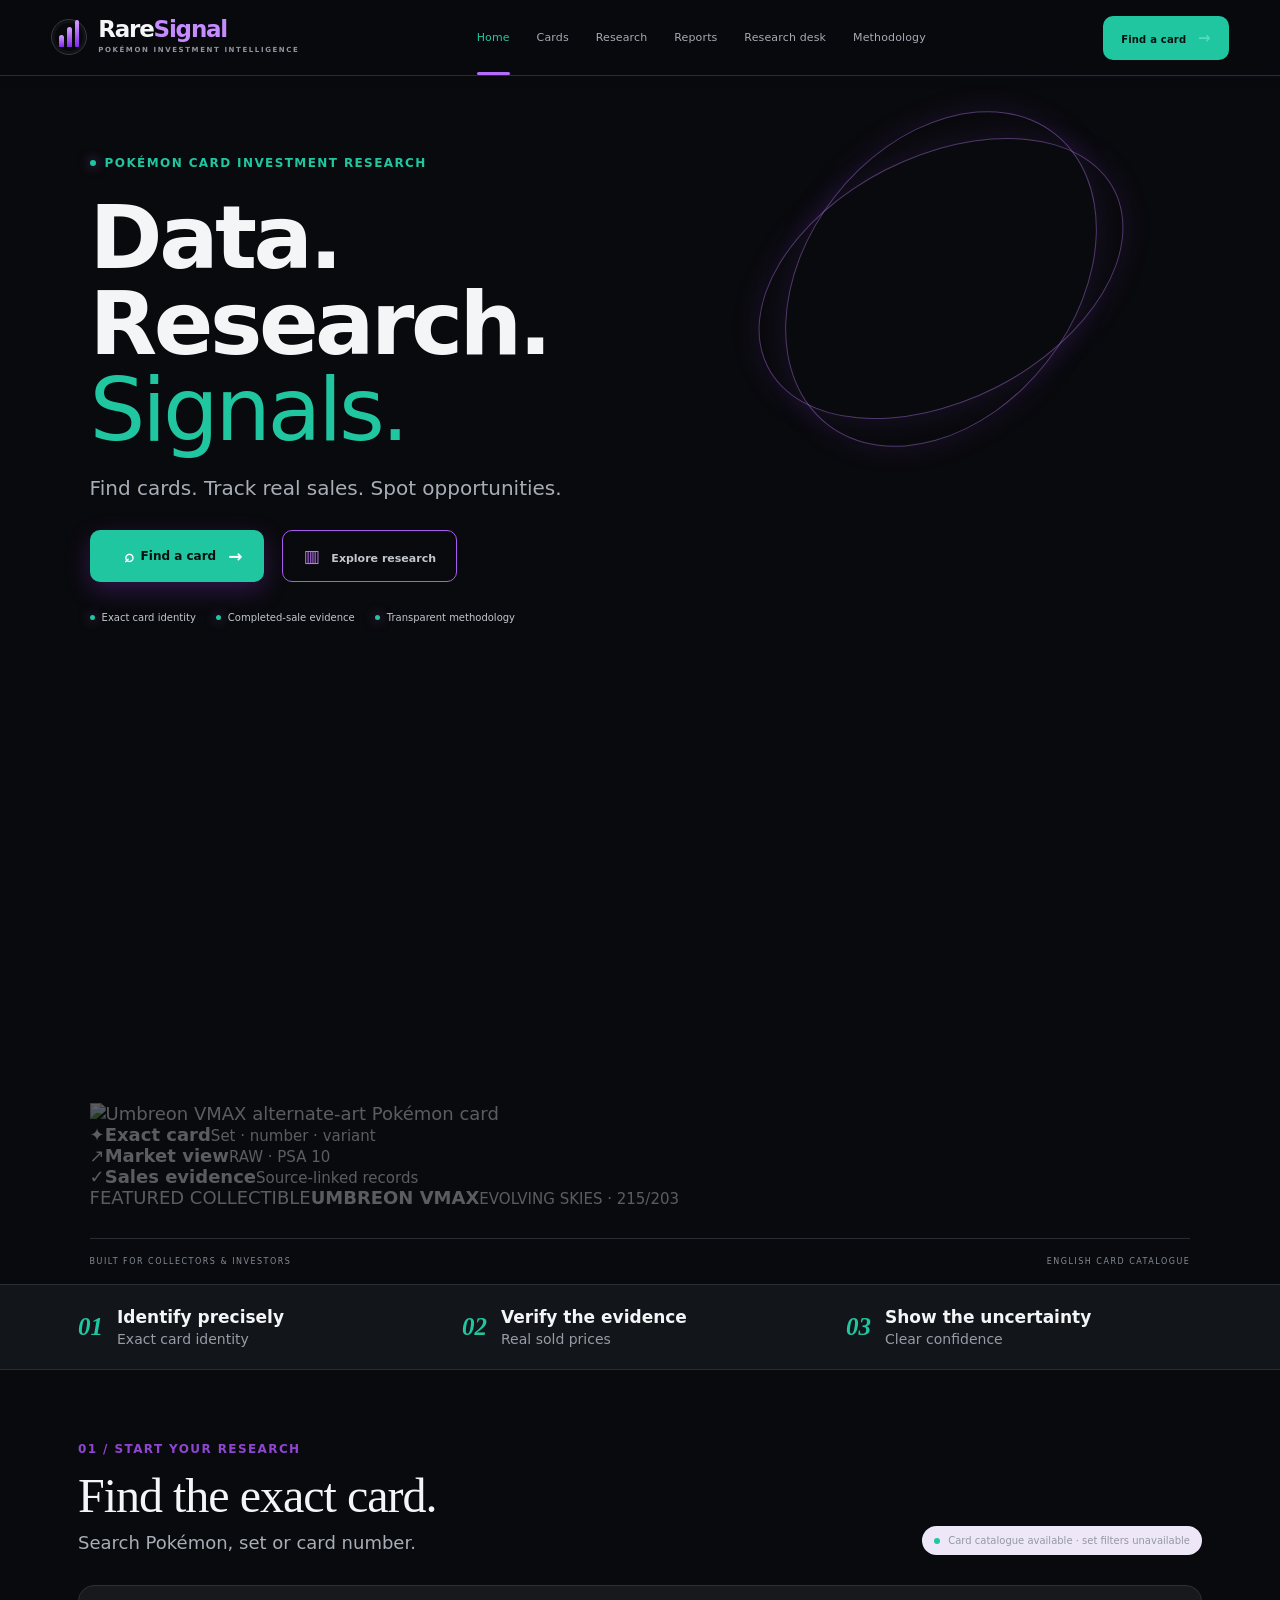
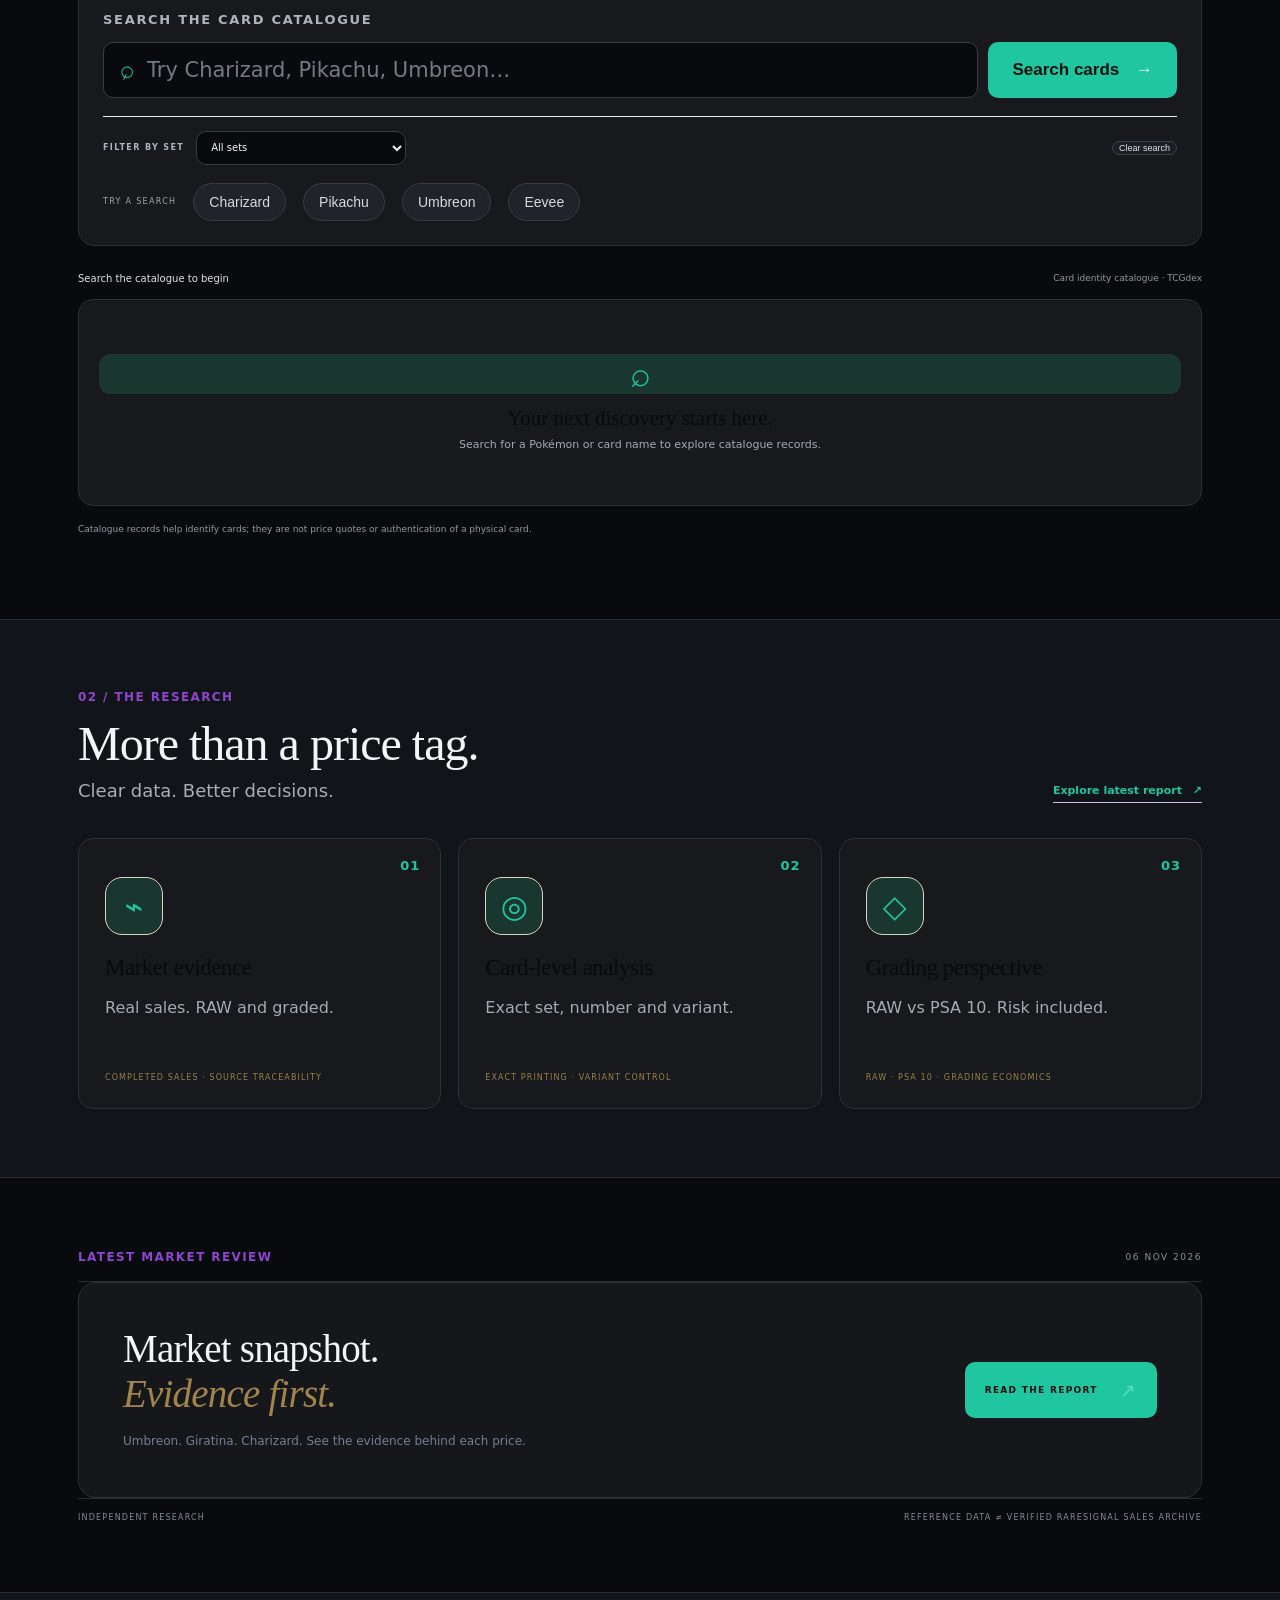
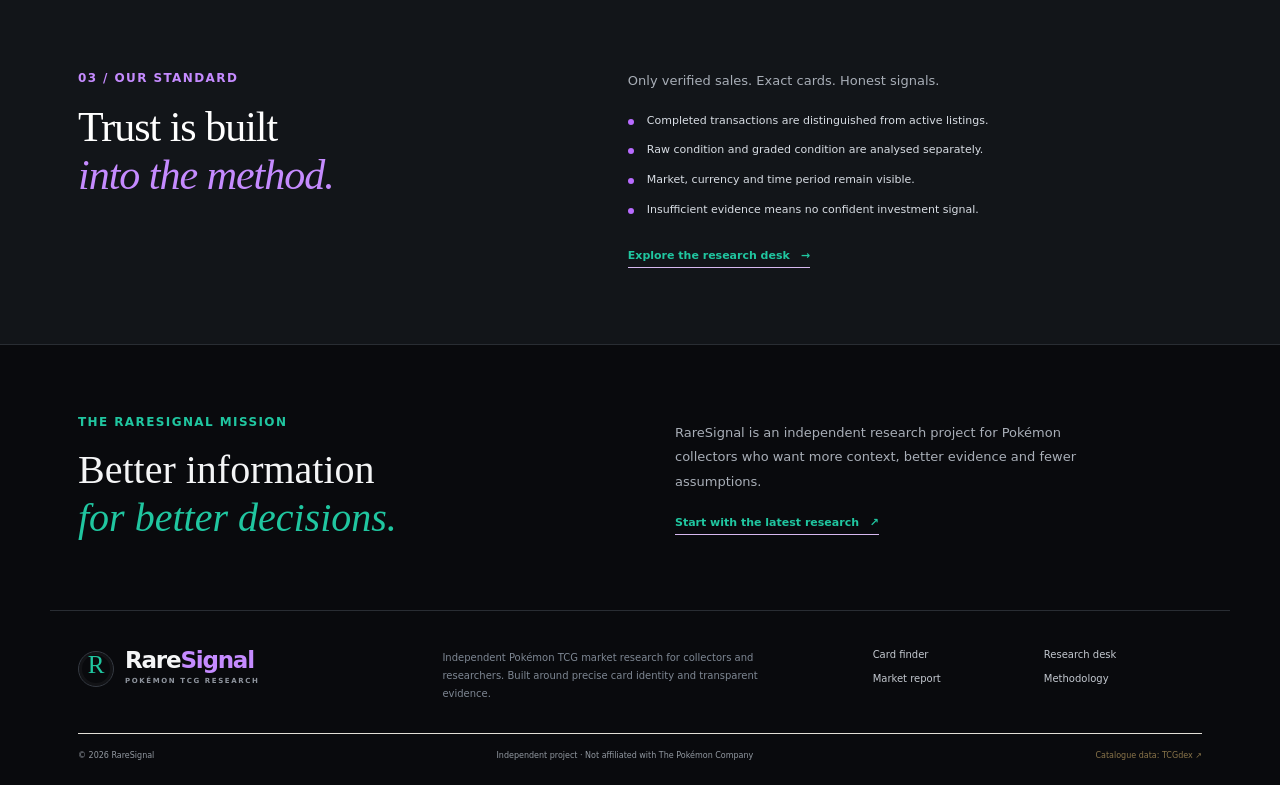
==== commit 5509db48: "Rebuild homepage hero around featured Pokémon card artwork" ====
--- a/index.html
+++ b/index.html
@@ -48,11 +48,14 @@
         </div>
         <div class="hero-proof"><span><i></i> Exact card identity</span><span><i></i> Completed-sale evidence</span><span><i></i> Transparent methodology</span></div>
       </div>
-      <div class="hero-visual" aria-hidden="true">
-        <div class="visual-grid"></div><div class="visual-halo"></div><div class="visual-card card-back"><div class="card-orbit"></div><div class="card-core">R</div><div class="card-lines"></div></div>
-        <div class="visual-card card-front"><div class="card-topline"><span>RARESIGNAL</span><span>RESEARCH / 001</span></div><div class="chart-bars"><i></i><i></i><i></i><i></i><i></i><i></i><i></i></div><div class="card-bottomline"><span>MARKET INTELLIGENCE</span><b>DATA FIRST.</b></div></div>
-        <div class="visual-caption"><span class="caption-dot"></span> COLLECTOR-FOCUSED · EVIDENCE-LED</div>
-      </div>
+      <div class="hero-visual collector-hero" aria-label="Featured Pokémon trading card artwork">
+  <div class="collector-glow"></div><div class="collector-orbit orbit-one"></div><div class="collector-orbit orbit-two"></div>
+  <div class="collector-card-stage"><div class="collector-card-frame"><img src="https://assets.tcgdex.net/en/swsh/swsh7/215/high.png" alt="Umbreon VMAX alternate-art Pokémon card" loading="eager"></div></div>
+  <div class="collector-float float-identity"><span class="float-icon">✦</span><span><b>Exact card</b><small>Set · number · variant</small></span></div>
+  <div class="collector-float float-market"><span class="float-icon">↗</span><span><b>Market view</b><small>RAW · PSA 10</small></span></div>
+  <div class="collector-float float-evidence"><span class="float-icon">✓</span><span><b>Sales evidence</b><small>Source-linked records</small></span></div>
+  <div class="collector-card-caption"><span>FEATURED COLLECTIBLE</span><b>UMBREON VMAX</b><small>EVOLVING SKIES · 215/203</small></div>
+</div>
       <div class="hero-footer"><span>BUILT FOR COLLECTORS & INVESTORS</span><span>ENGLISH CARD CATALOGUE</span></div>
     </section>
 
--- a/styles.css
+++ b/styles.css
@@ -379,3 +379,35 @@
 .hero{min-height:540px;padding:78px clamp(22px,7vw,100px) 76px}.hero h1{font-size:clamp(46px,6.2vw,76px);line-height:1.02;letter-spacing:-3px}.hero-visual{opacity:.35}
 .search-panel{padding:24px}.research-section{padding:68px 0}.research-card{padding:26px}.latest-report{padding-block:70px}.latest-report .report-content{background:#15171b;border:1px solid #2c3037;border-radius:18px;padding:clamp(22px,4vw,44px)}
 @media(max-width:700px){.hero{padding:52px 22px 58px}.research-section{padding:48px 0}.research-section .section-wrap{padding-inline:18px}.research-cards{grid-template-columns:1fr}}
+
+/* Visual-first hierarchy: fewer words, bigger type, clear iconography */
+body{font-size:18px}
+.hero h1,.welcome h1{font-size:clamp(52px,7vw,88px);line-height:.98;letter-spacing:-3.5px}
+.hero-copy,.welcome p{font-size:20px;line-height:1.45;max-width:510px}
+.section-heading h2,.section-title h2{font-size:clamp(34px,4vw,48px);line-height:1.05}
+.section-heading p,.section-title p{font-size:18px;line-height:1.4}
+.trust-band .trust-number{font-size:25px;font-weight:800}
+.trust-band b{font-size:17px}.trust-band small{font-size:14px}
+.research-icon,.research-grid .symbol{width:58px;height:58px;display:grid;place-items:center;font-size:31px;margin:12px 0 20px;border-radius:17px;background:#19372f;color:#20c6a0}
+.research-card h3,.research-grid article h3{font-size:23px;letter-spacing:-.5px}
+.research-card p,.research-grid article p{font-size:16px;line-height:1.4}
+.card-index,.research-grid .number{font-size:13px;font-weight:800;color:#20c6a0}
+.eyebrow,.kicker{font-size:12px;font-weight:800;letter-spacing:1.4px}
+.search-label,.searchbox>label{font-size:13px;font-weight:800}
+.search-input-wrap input,.searchline input{font-size:21px;min-height:60px}
+.gold-button,.primary,.searchline button{font-size:17px;min-height:54px;padding:0 24px}
+.search-hints button,.quick button{font-size:14px;padding:10px 15px}
+#results.results-grid>.card-result>h3,#results.cards>.card>h3{font-size:19px!important}
+#results.results-grid>.card-result>.card-meta,#results.cards>.card>.meta{font-size:13px!important}
+.welcome-note{padding:26px}.welcome-note strong{font-size:26px;line-height:1.1}
+.metrics strong{font-size:23px}.metrics span{font-size:11px;font-weight:800;letter-spacing:.8px}
+.metrics small{font-size:13px}
+.candidate h4{font-size:21px}.candidate-value{font-size:32px}
+@media(max-width:700px){
+ .hero h1,.welcome h1{font-size:clamp(48px,13vw,68px)}
+ .hero-copy,.welcome p{font-size:18px}
+ .section-heading h2,.section-title h2{font-size:36px}
+ .research-icon,.research-grid .symbol{width:54px;height:54px;font-size:29px}
+ .search-input-wrap input,.searchline input{font-size:18px}
+ .trust-band b{font-size:16px}.trust-band small{font-size:13px}
+}
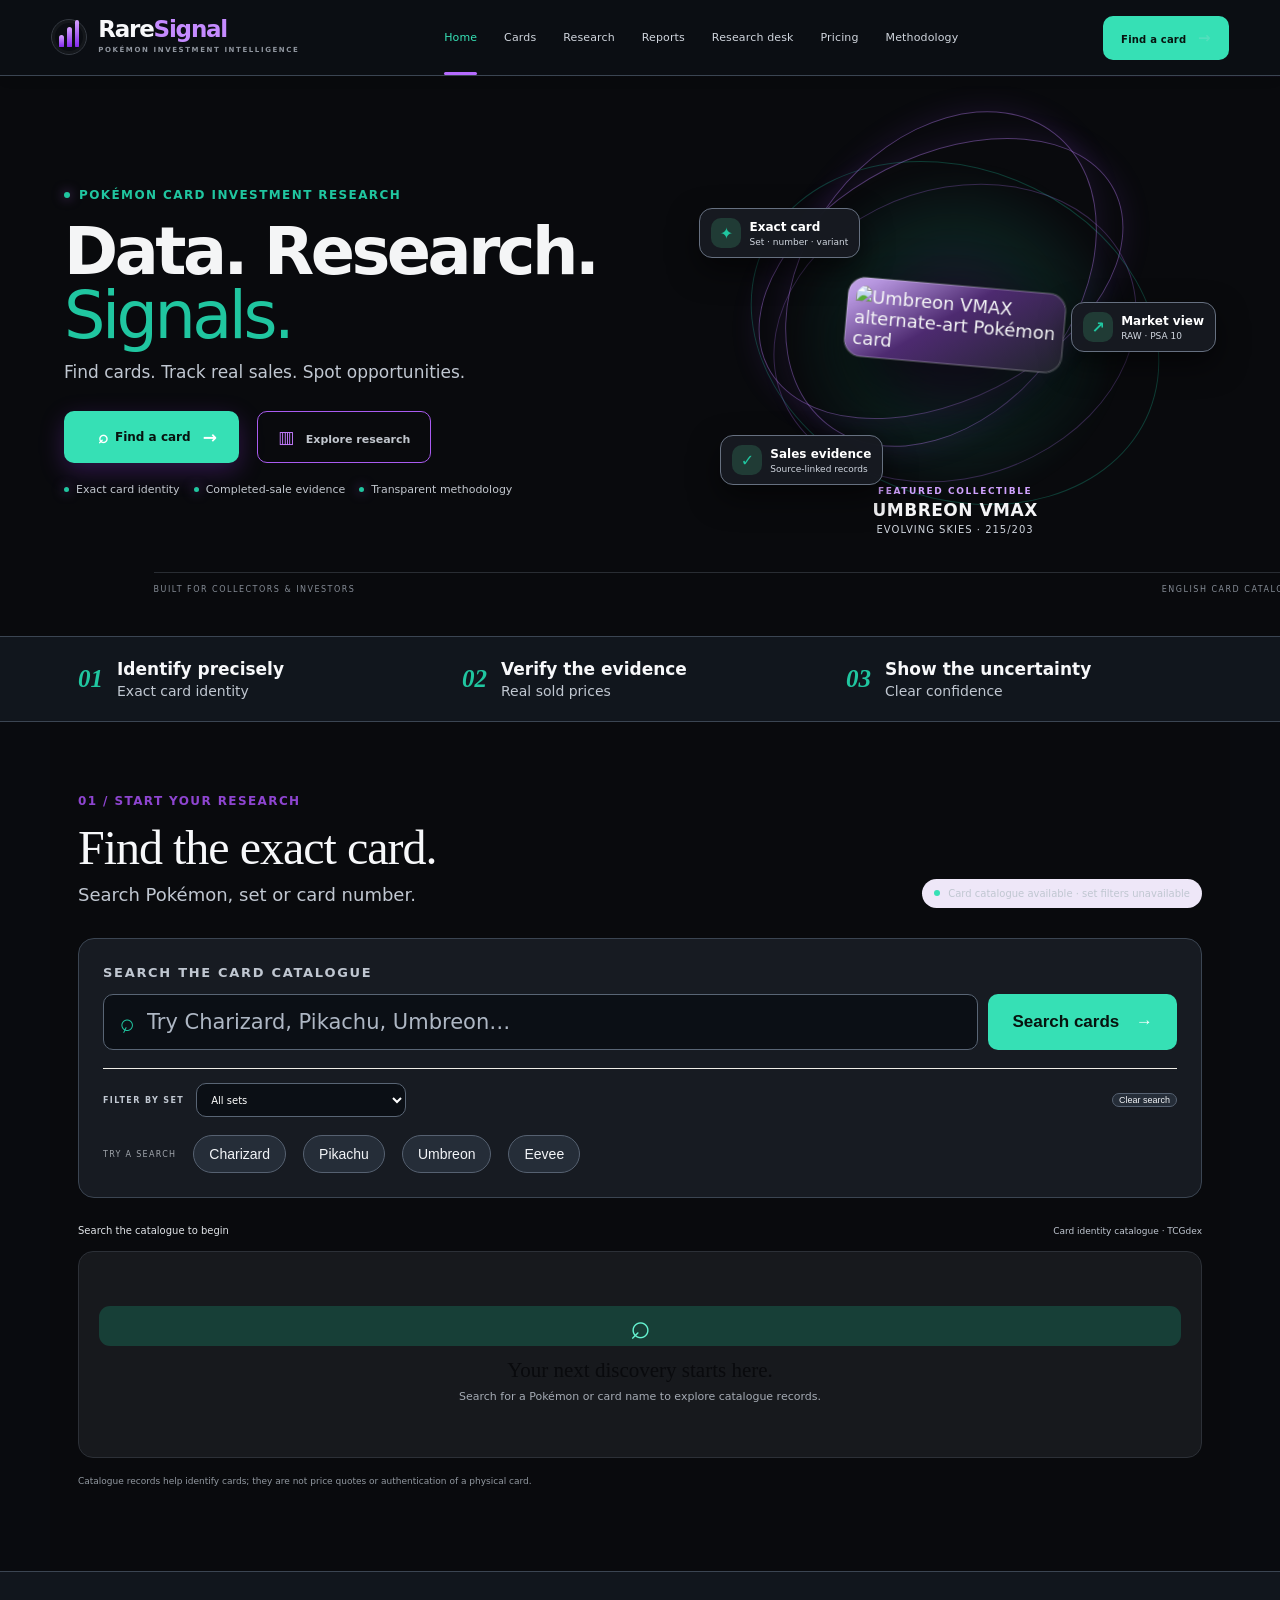
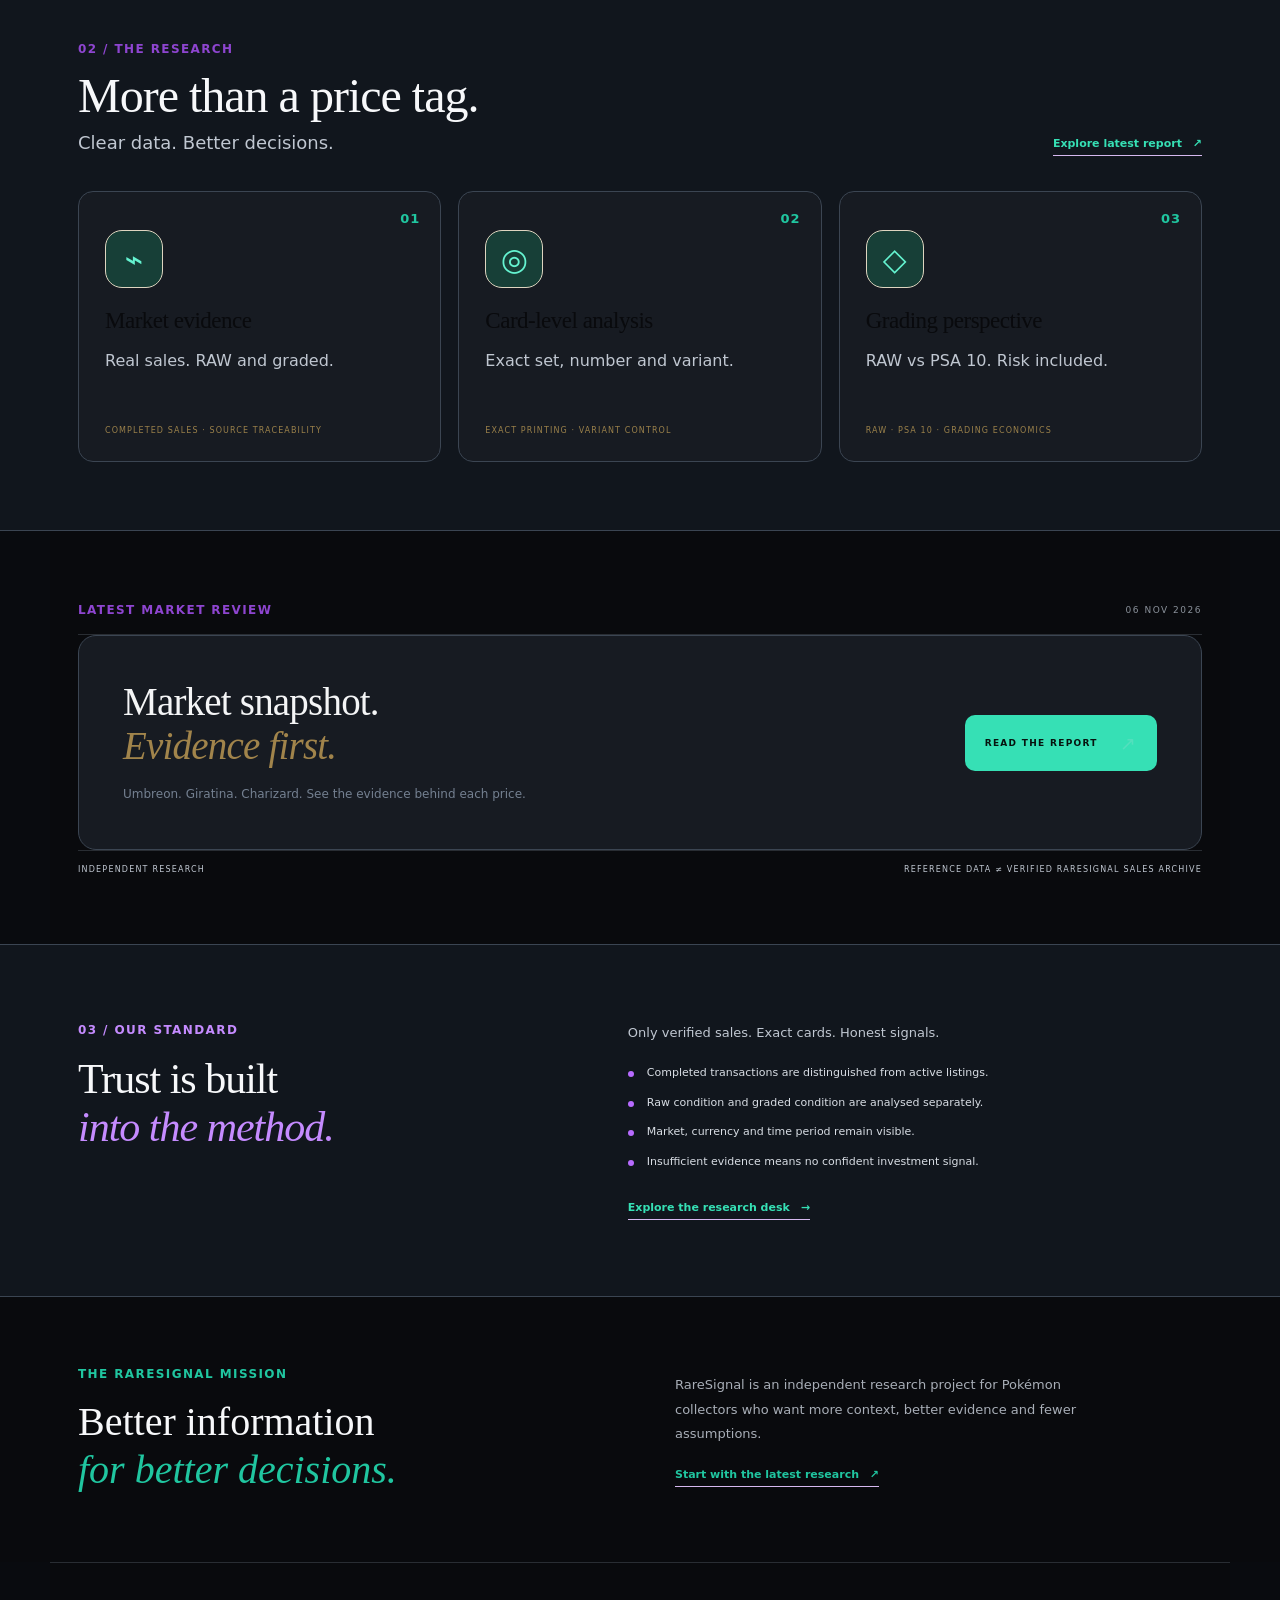
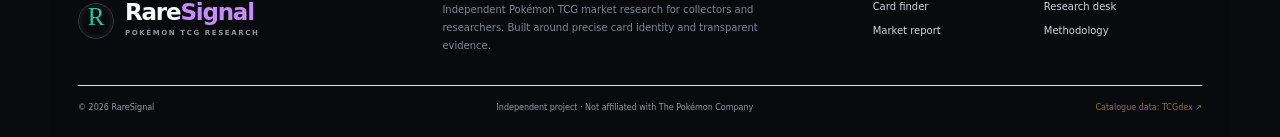
==== commit 6d7fb675: "Add Premium pricing link to homepage navigation" ====
--- a/index.html
+++ b/index.html
@@ -28,6 +28,7 @@
       <a href="#research">Research</a>
       <a href="./reports/2026-11-06-market-review.html">Reports</a>
       <a href="./prototype.html">Research desk</a>
+      <a href="./pricing.html">Pricing</a>
       <a href="#methodology">Methodology</a>
     </nav>
     <div class="header-actions">
--- a/styles.css
+++ b/styles.css
@@ -411,3 +411,120 @@
  .search-input-wrap input,.searchline input{font-size:18px}
  .trust-band b{font-size:16px}.trust-band small{font-size:13px}
 }
+
+/* Collector showcase hero — card artwork is the visual anchor */
+.hero{min-height:610px;display:grid;grid-template-columns:minmax(0,1fr) minmax(420px,.9fr);align-items:center;column-gap:4vw}
+.hero-content{position:relative;z-index:3}
+.hero-visual.collector-hero{position:relative;inset:auto;width:100%;height:490px;opacity:1;transform:none;overflow:visible;display:block}
+.collector-glow{position:absolute;width:390px;height:390px;left:50%;top:48%;transform:translate(-50%,-50%);border-radius:50%;background:radial-gradient(circle,#572d8c55 0%,#20c6a01c 42%,transparent 72%);filter:blur(8px)}
+.collector-orbit{position:absolute;left:50%;top:48%;border:1px solid #7952a966;border-radius:50%;transform:translate(-50%,-50%) rotate(-18deg)}
+.orbit-one{width:430px;height:340px}.orbit-two{width:500px;height:390px;transform:translate(-50%,-50%) rotate(22deg);border-color:#20c6a044}
+.collector-card-stage{position:absolute;left:50%;top:46%;transform:translate(-50%,-50%) rotate(5deg);width:260px;filter:drop-shadow(0 28px 40px #000b);z-index:2}
+.collector-card-frame{padding:8px;background:linear-gradient(145deg,#d5b5ff,#4d2a70 45%,#20242b);border-radius:17px;box-shadow:0 0 0 1px #ffffff30,inset 0 0 0 1px #ffffff30}
+.collector-card-frame img{display:block;width:100%;height:auto;border-radius:11px}
+.collector-float{position:absolute;z-index:4;display:flex;align-items:center;gap:11px;padding:12px 15px;background:#17191def;border:1px solid #41404c;border-radius:13px;box-shadow:0 12px 30px #0008;backdrop-filter:blur(12px)}
+.collector-float b,.collector-float small{display:block;white-space:nowrap}.collector-float b{font-size:13px;color:#f5f5f7}.collector-float small{font-size:10px;color:#a5a7b0;margin-top:3px}
+.float-icon{display:grid;place-items:center;width:34px;height:34px;border-radius:10px;background:#203b35;color:#20c6a0;font-size:19px;font-weight:800}
+.float-identity{left:0;top:17%}.float-market{right:0;top:42%}.float-evidence{left:7%;bottom:16%}
+.collector-card-caption{position:absolute;z-index:3;bottom:0;left:50%;transform:translateX(-50%);display:flex;flex-direction:column;align-items:center;gap:4px;text-align:center;white-space:nowrap}
+.collector-card-caption span{font-size:9px;letter-spacing:1.6px;color:#a88bd0;font-weight:800}.collector-card-caption b{font-size:17px;color:#f4f4f6;letter-spacing:.5px}.collector-card-caption small{font-size:10px;color:#9da3ad;letter-spacing:1px}
+.hero-footer{z-index:5}
+@media(max-width:900px){.hero{grid-template-columns:1fr;gap:12px;padding-top:55px}.hero-visual.collector-hero{height:430px;max-width:620px;margin:0 auto}.collector-card-stage{width:220px}.collector-glow{width:330px;height:330px}.orbit-one{width:360px;height:290px}.orbit-two{width:410px;height:330px}}
+@media(max-width:520px){.hero{padding:42px 20px 28px}.hero-visual.collector-hero{height:365px;margin-top:8px}.collector-card-stage{width:176px}.collector-glow{width:270px;height:270px}.orbit-one{width:300px;height:245px}.orbit-two{width:340px;height:280px}.collector-float{padding:8px 9px;gap:7px}.collector-float b{font-size:11px}.collector-float small{font-size:9px}.float-icon{width:28px;height:28px;font-size:15px}.float-identity{left:-2px;top:12%}.float-market{right:-2px;top:39%}.float-evidence{left:0;bottom:17%}.collector-card-caption b{font-size:14px}.collector-card-caption span,.collector-card-caption small{font-size:8px}.hero-proof{font-size:10px}}
+
+
+/* Compact collector hero: keep the card and message above the fold */
+.hero{
+  min-height:0;
+  height:clamp(470px,calc(100svh - 112px),560px);
+  padding:34px clamp(22px,5vw,76px) 24px;
+  grid-template-columns:minmax(0,1.02fr) minmax(360px,.88fr);
+  grid-template-rows:minmax(0,1fr) auto;
+  column-gap:2vw;
+  align-items:center;
+}
+.hero-content{align-self:center}
+.hero h1{font-size:clamp(48px,5.1vw,68px);line-height:.98;margin:16px 0 12px}
+.hero-copy{font-size:17px;margin:0 0 22px}
+.hero-proof{margin-top:20px;gap:14px;font-size:11px}
+.hero-visual.collector-hero{height:390px;max-height:100%;align-self:center}
+.collector-card-stage{width:218px}
+.collector-glow{width:330px;height:330px}
+.orbit-one{width:370px;height:290px}.orbit-two{width:420px;height:330px}
+.collector-float{padding:9px 11px;gap:8px}
+.float-icon{width:30px;height:30px;font-size:16px}
+.collector-float b{font-size:12px}.collector-float small{font-size:9px}
+.float-identity{left:1%;top:16%}.float-market{right:0;top:40%}.float-evidence{left:5%;bottom:13%}
+.collector-card-caption{bottom:1px}
+.hero-footer{grid-column:1/-1;position:relative;margin-top:0;padding-top:12px}
+@media(max-width:900px){
+ .hero{height:auto;min-height:0;padding:38px 24px 20px;grid-template-columns:minmax(0,1fr) minmax(280px,.9fr);grid-template-rows:auto auto;gap:8px}
+ .hero-content{grid-column:1;grid-row:1}
+ .hero-visual.collector-hero{grid-column:2;grid-row:1;height:340px;width:100%;margin:0}
+ .hero-footer{grid-column:1/-1}
+ .collector-card-stage{width:190px}.collector-glow{width:285px;height:285px}
+ .orbit-one{width:320px;height:250px}.orbit-two{width:360px;height:285px}
+ .float-identity{left:-2%;top:15%}.float-market{right:-2%;top:42%}.float-evidence{left:0;bottom:14%}
+ .hero h1{font-size:clamp(42px,6vw,58px)}
+ .hero-proof{display:flex;flex-wrap:wrap}
+}
+@media(max-width:600px){
+ .hero{display:flex;flex-direction:column;align-items:stretch;height:auto;padding:34px 20px 18px;gap:0}
+ .hero-content{width:100%}
+ .hero h1{font-size:clamp(43px,12vw,58px);margin:13px 0 10px;letter-spacing:-2.4px}
+ .hero-copy{font-size:16px;margin-bottom:17px}
+ .hero-actions{gap:10px;flex-wrap:wrap}
+ .hero-actions a{min-height:46px;padding:0 14px;font-size:13px}
+ .hero-proof{margin-top:15px;gap:9px 13px;font-size:10px}
+ .hero-visual.collector-hero{height:275px;width:100%;max-width:410px;margin:0 auto}
+ .collector-card-stage{width:155px;top:45%}
+ .collector-glow{width:230px;height:230px;top:45%}
+ .orbit-one{width:255px;height:205px;top:45%}.orbit-two{width:290px;height:230px;top:45%}
+ .collector-float{padding:7px 8px;gap:6px;border-radius:10px}
+ .collector-float b{font-size:10px}.collector-float small{font-size:8px}
+ .float-icon{width:25px;height:25px;font-size:14px;border-radius:8px}
+ .float-identity{left:0;top:12%}.float-market{right:0;top:40%}.float-evidence{left:1%;bottom:13%}
+ .collector-card-caption{bottom:-1px}.collector-card-caption b{font-size:12px}
+ .collector-card-caption span,.collector-card-caption small{font-size:7px}
+ .hero-footer{margin-top:12px;padding-top:10px;font-size:9px}
+ .trust-band{padding:14px 20px;gap:10px}
+}
+@media(max-height:760px) and (min-width:901px){
+ .hero{height:calc(100svh - 96px);min-height:430px;padding-top:22px;padding-bottom:16px}
+ .hero-visual.collector-hero{height:340px}
+ .collector-card-stage{width:190px}
+ .hero h1{font-size:clamp(44px,4.8vw,62px)}
+}
+
+/* Accessibility contrast pass — readable text, controls and focus states */
+:root{--rs-bg:#090b0f;--rs-panel:#171b22;--rs-panel-2:#202630;--rs-text:#f7f8fa;--rs-muted:#c0c7d1;--rs-line:#3b4552;--rs-accent:#36e0b5;--rs-purple:#d1a2ff}
+html,body{background:var(--rs-bg);color:var(--rs-text)}
+body{color:var(--rs-text)}
+p,li,dd,.hero-copy,.section-heading p,.section-title p,.welcome p,.method-copy p,.research-card p,.research-grid article p,.candidate p,.results-note,.report-foot,.snapshot-note{color:var(--rs-muted)}
+h1,h2,h3,h4,h5,strong,b,.brand,.brand-name,.section-heading h2,.section-title h2,.welcome h1{color:var(--rs-text)}
+small,caption,.muted,.source,.catalogue-status,.search-label,.filter-row label,.estimator-controls label,.sales-inputs label{color:#c0c7d1}
+a,.engine-status-panel a,.method-copy a,.section-link,.method-link,.snapshot-note a{color:var(--rs-accent)}
+a:hover{color:#8ff5dc}
+.site-header,.topbar{background:#0b0e13;border-color:var(--rs-line)}
+.main-nav a,.topbar nav a,.footer-nav a{color:#d0d5dd}
+.main-nav a.active,.main-nav a:hover,.topbar nav a.selected,.topbar nav a:hover{color:var(--rs-accent)}
+.search-panel,.searchbox,.estimator-panel,.engine-status-panel,.candidate-controls,.welcome-note,.signal-panel,.research-card,.research-grid article,.candidate,.latest-report .report-content{background:var(--rs-panel);color:var(--rs-text);border-color:var(--rs-line);box-shadow:none}
+.trust-band,.metrics,.research-section,.estimator,.method-section,.method{background:#11161d;color:var(--rs-text);border-color:var(--rs-line)}
+.trust-band b,.metrics strong,.engine-status-grid strong{color:var(--rs-text)}
+.trust-band small,.metrics small,.metrics span,.engine-status-grid span,.engine-status-grid small{color:#c0c7d1}
+.search-input-wrap,.searchline input,.estimator-controls input,.estimator-controls select,.sales-inputs textarea,.filter-row select,.candidate-controls select{background:#0b0f15;color:#fff;border:1px solid #596575}
+.search-input-wrap input{color:#fff}.search-input-wrap input::placeholder,.searchline input::placeholder,.sales-inputs textarea::placeholder{color:#aeb7c4;opacity:1}
+.search-hints button,.quick button,.outline-button,.clear-filters,.load-more-wrap button{background:#252d38;color:#f2f4f7;border:1px solid #566171}
+.gold-button,.header-cta,.report-link,.primary,.searchline button{background:#36e0b5!important;color:#07130f!important}
+.pending,.status-dot{color:#07130f;background:#36e0b5}
+.research-icon,.research-grid .symbol,.empty-symbol,.empty>b{background:#173f37;color:#65f3d0}
+#results.results-grid>.card-result,#results.cards>.card{background:#171b22;border:1px solid #3b4552;color:#f7f8fa}
+#results.results-grid>.card-result>h3,#results.cards>.card>h3{color:#fff!important}
+#results.results-grid>.card-result>.card-meta,#results.cards>.card>.meta{color:#c0c7d1!important}
+#results.results-grid>.card-result>.card-number,#results.cards>.card>.id{color:#65f3d0!important}
+.card-dialog,#detail{background:#171b22;color:#f7f8fa;border-color:#596575}
+.collector-float{background:#171b22f5;border-color:#667080}
+.collector-float b{color:#fff}.collector-float small{color:#d0d6df}
+.collector-card-caption span{color:#d1a2ff}.collector-card-caption small{color:#d0d6df}
+:where(a,button,input,select,textarea,[tabindex]):focus-visible{outline:3px solid #d1a2ff!important;outline-offset:3px}
+::selection{background:#36e0b5;color:#07130f}
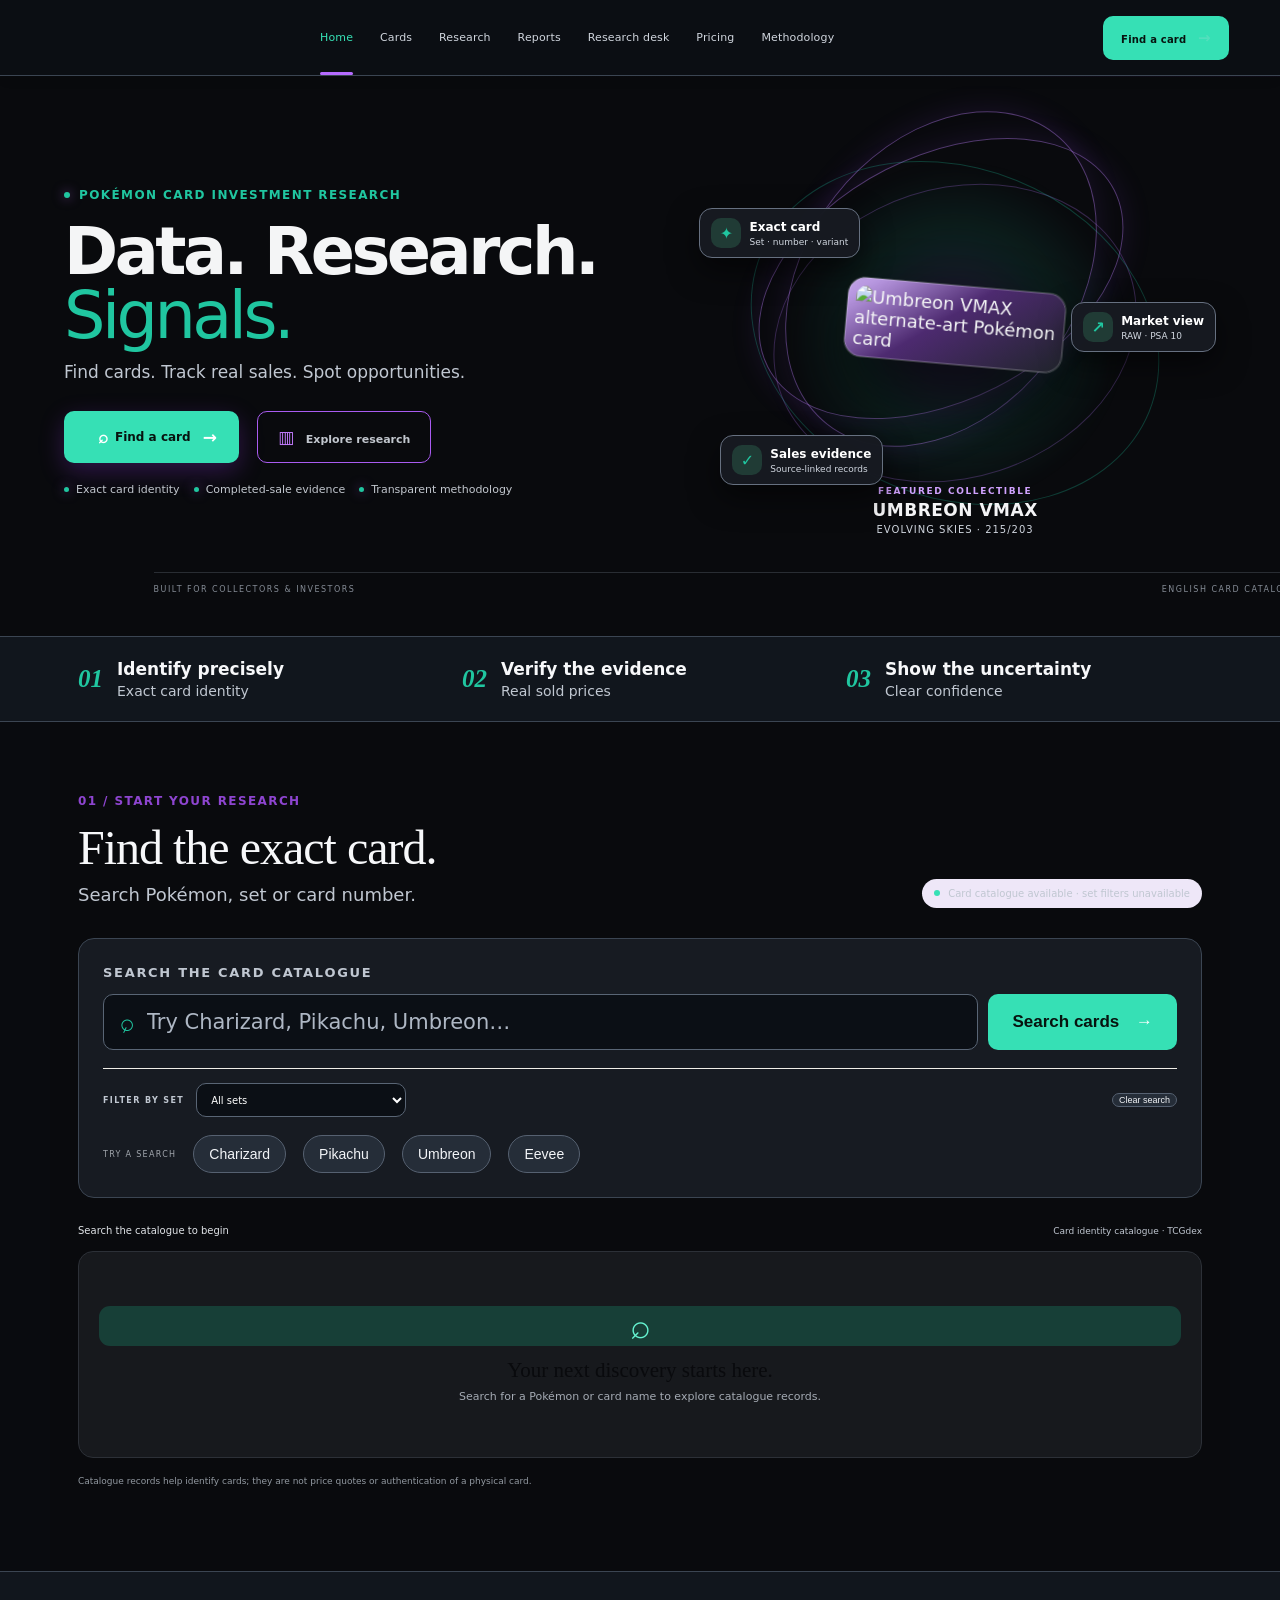
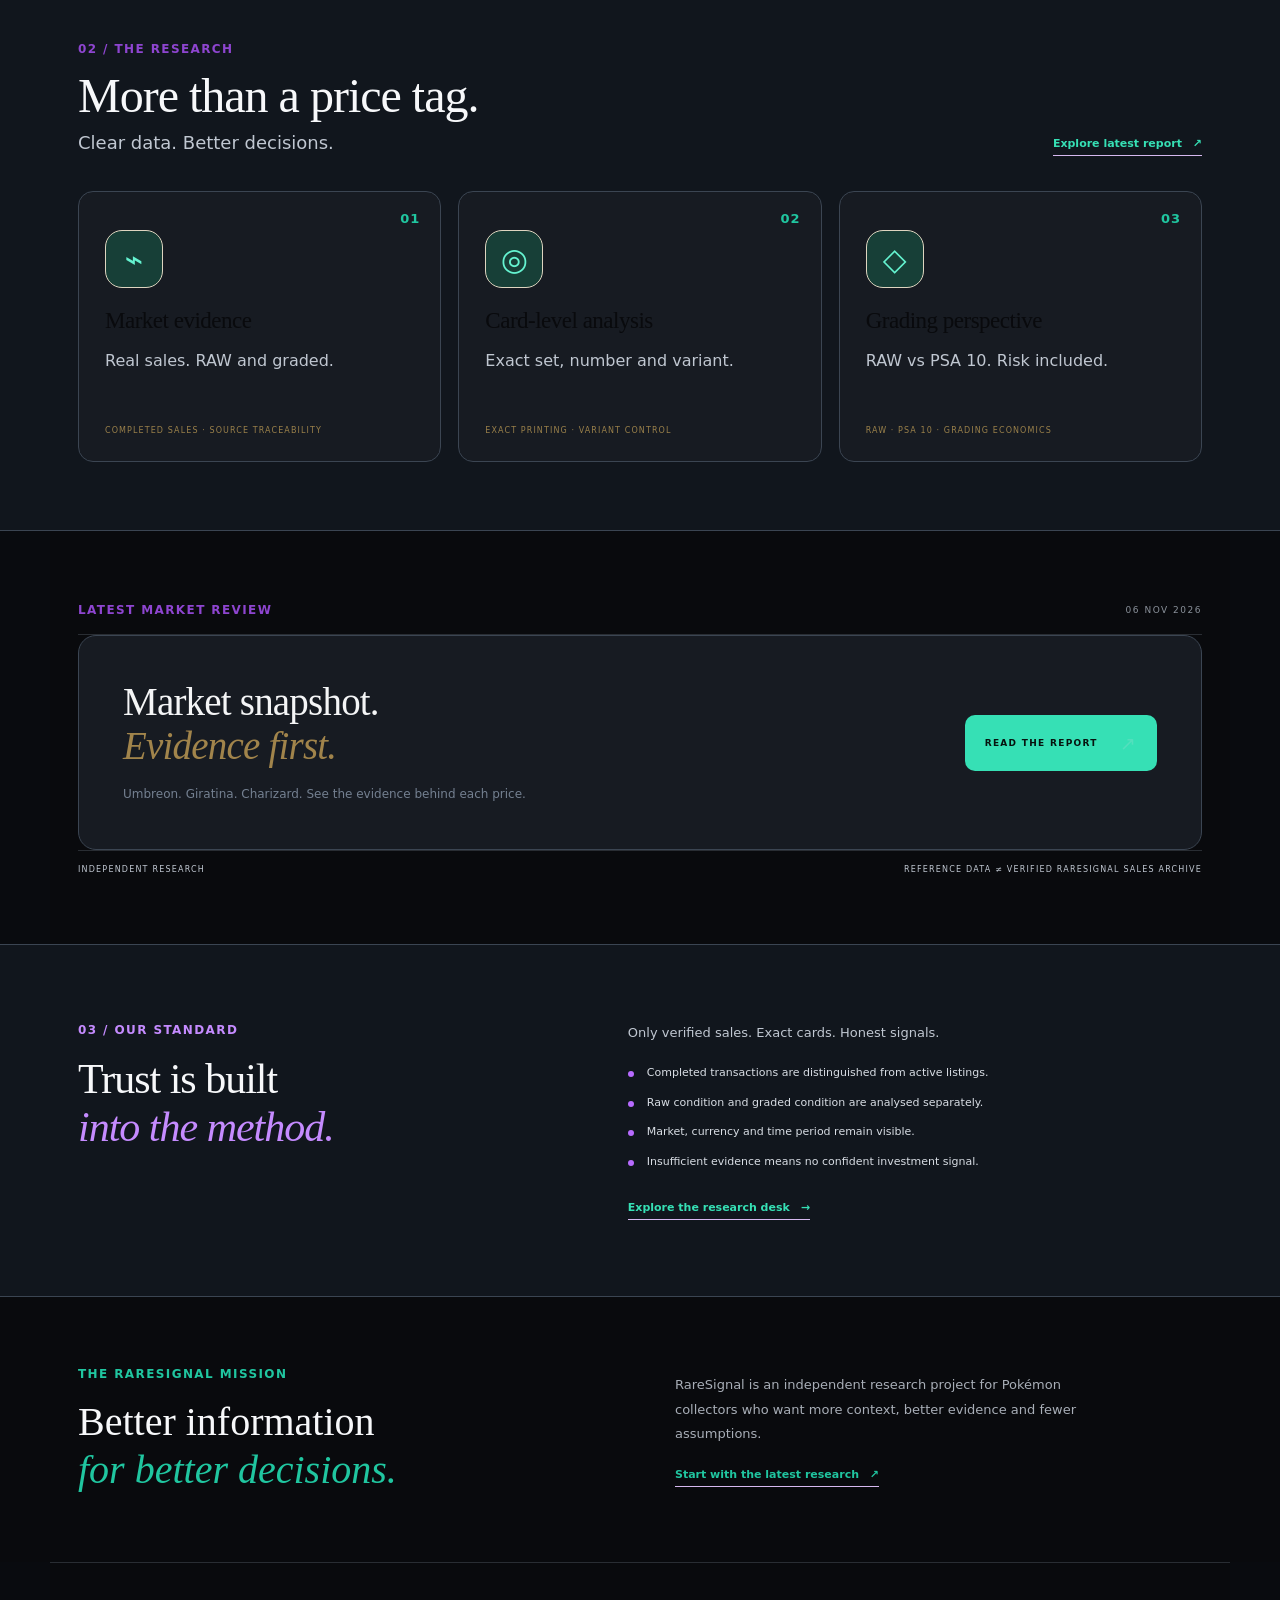
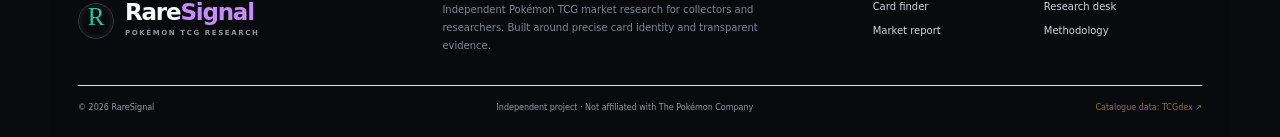
==== commit c14de3f5: "Use new RareSignal logo on homepage" ====
--- a/index.html
+++ b/index.html
@@ -11,7 +11,7 @@
   <meta property="og:url" content="https://kresimir1312-prog.github.io/RareSignal/">
   <meta name="twitter:card" content="summary">
   <title>RareSignal — Pokémon TCG Research & Market Intelligence</title>
-  <link rel="preconnect" href="https://api.tcgdex.net">
+  <link rel="icon" type="image/svg+xml" href="./favicon.svg"><link rel="preconnect" href="https://api.tcgdex.net">
   <link rel="preconnect" href="https://assets.tcgdex.net">
   <link rel="stylesheet" href="./styles.css?v=20261106-6">
   <script src="./app.js" defer></script>
@@ -19,8 +19,7 @@
 <body>
   <header class="site-header">
     <a class="brand" href="#home" aria-label="RareSignal home">
-      <span class="brand-mark"><span></span><span></span><span></span></span>
-      <span class="brand-name">Rare<span>Signal</span><small>POKÉMON INVESTMENT INTELLIGENCE</small></span>
+      <img class="brand-logo" src="./assets/raresignal-horizontal.svg" alt="RareSignal — Pokémon Investment Intelligence">
     </a>
     <nav class="main-nav" aria-label="Main navigation">
       <a href="#home" class="active">Home</a>
